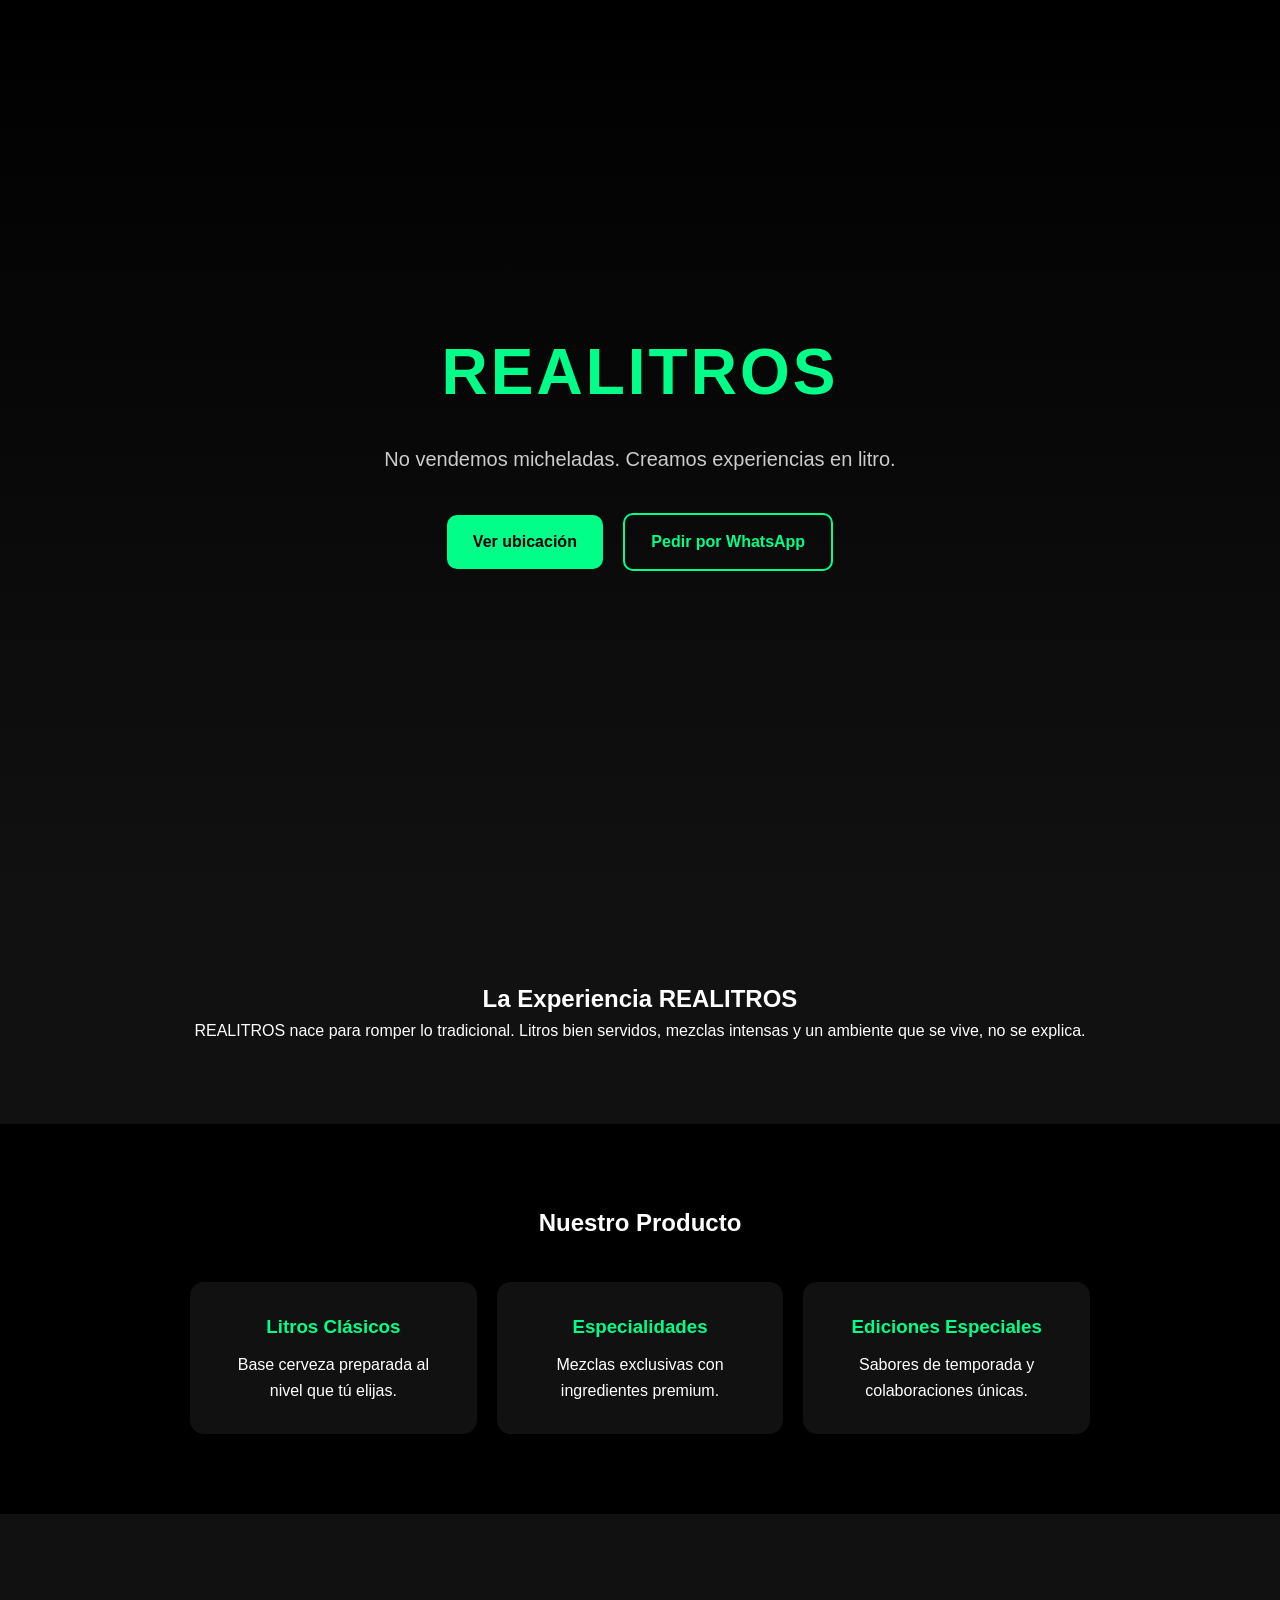
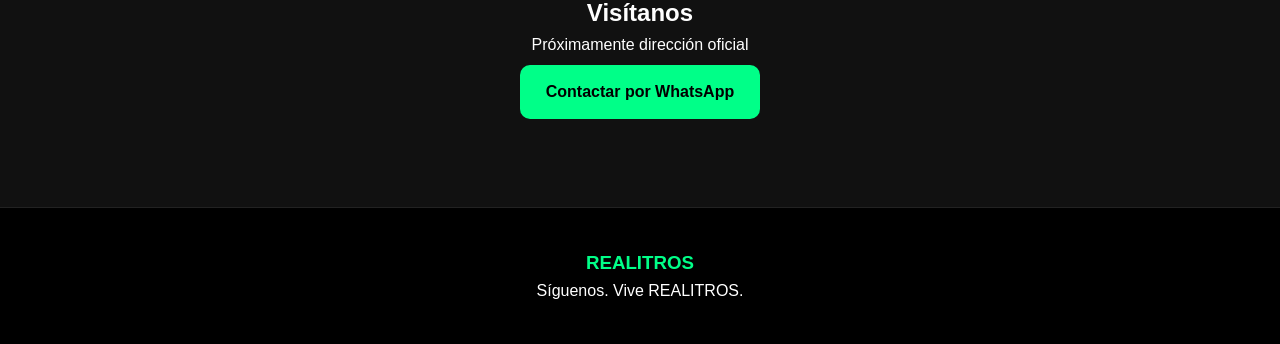
==== index.html @ 7ad51b90 "Add files via upload" ====
<!DOCTYPE html>
<html lang="es">
<head>
<meta charset="UTF-8">
<meta name="viewport" content="width=device-width, initial-scale=1.0">
<title>REALITROS | Experiencias en Litro</title>
<link rel="stylesheet" href="style.css">
</head>

<body>

<header class="hero">
    <h1>REALITROS</h1>
    <p>No vendemos micheladas. Creamos experiencias en litro.</p>
    <div class="buttons">
        <a class="btn primary" href="#ubicacion">Ver ubicación</a>
        <a class="btn outline" href="https://wa.me/5210000000000">Pedir por WhatsApp</a>
    </div>
</header>

<section class="experiencia">
    <h2>La Experiencia REALITROS</h2>
    <p>
        REALITROS nace para romper lo tradicional.
        Litros bien servidos, mezclas intensas y un ambiente que se vive,
        no se explica.
    </p>
</section>

<section class="productos">
    <h2>Nuestro Producto</h2>

    <div class="grid">

        <div class="card">
            <h3>Litros Clásicos</h3>
            <p>Base cerveza preparada al nivel que tú elijas.</p>
        </div>

        <div class="card">
            <h3>Especialidades</h3>
            <p>Mezclas exclusivas con ingredientes premium.</p>
        </div>

        <div class="card">
            <h3>Ediciones Especiales</h3>
            <p>Sabores de temporada y colaboraciones únicas.</p>
        </div>

    </div>
</section>

<section id="ubicacion" class="ubicacion">
    <h2>Visítanos</h2>
    <p>Próximamente dirección oficial</p>
    <a class="btn primary" href="https://wa.me/5210000000000">Contactar por WhatsApp</a>
</section>

<footer>
    <h3>REALITROS</h3>
    <p>Síguenos. Vive REALITROS.</p>
</footer>

</body>
</html>
---- style.css ----
*{
    margin:0;
    padding:0;
    box-sizing:border-box;
    font-family:Arial, Helvetica, sans-serif;
}

body{
    background:#000;
    color:white;
    line-height:1.6;
}

.hero{
    height:100vh;
    display:flex;
    flex-direction:column;
    justify-content:center;
    align-items:center;
    text-align:center;
    background:linear-gradient(#000,#111);
}

.hero h1{
    font-size:64px;
    color:#00ff88;
    letter-spacing:3px;
}

.hero p{
    margin-top:20px;
    font-size:20px;
    color:#ccc;
    max-width:600px;
}

.buttons{
    margin-top:30px;
}

.btn{
    padding:14px 26px;
    text-decoration:none;
    border-radius:10px;
    margin:8px;
    display:inline-block;
    font-weight:bold;
}

.primary{
    background:#00ff88;
    color:black;
}

.outline{
    border:2px solid #00ff88;
    color:#00ff88;
}

section{
    padding:80px 20px;
    text-align:center;
}

.experiencia{
    background:#111;
}

.productos .grid{
    margin-top:40px;
    display:grid;
    grid-template-columns:repeat(auto-fit,minmax(220px,1fr));
    gap:20px;
    max-width:900px;
    margin-left:auto;
    margin-right:auto;
}

.card{
    background:#111;
    padding:30px;
    border-radius:14px;
}

.card h3{
    color:#00ff88;
    margin-bottom:10px;
}

.ubicacion{
    background:#111;
}

footer{
    border-top:1px solid #222;
    padding:40px;
    text-align:center;
}

footer h3{
    color:#00ff88;
}
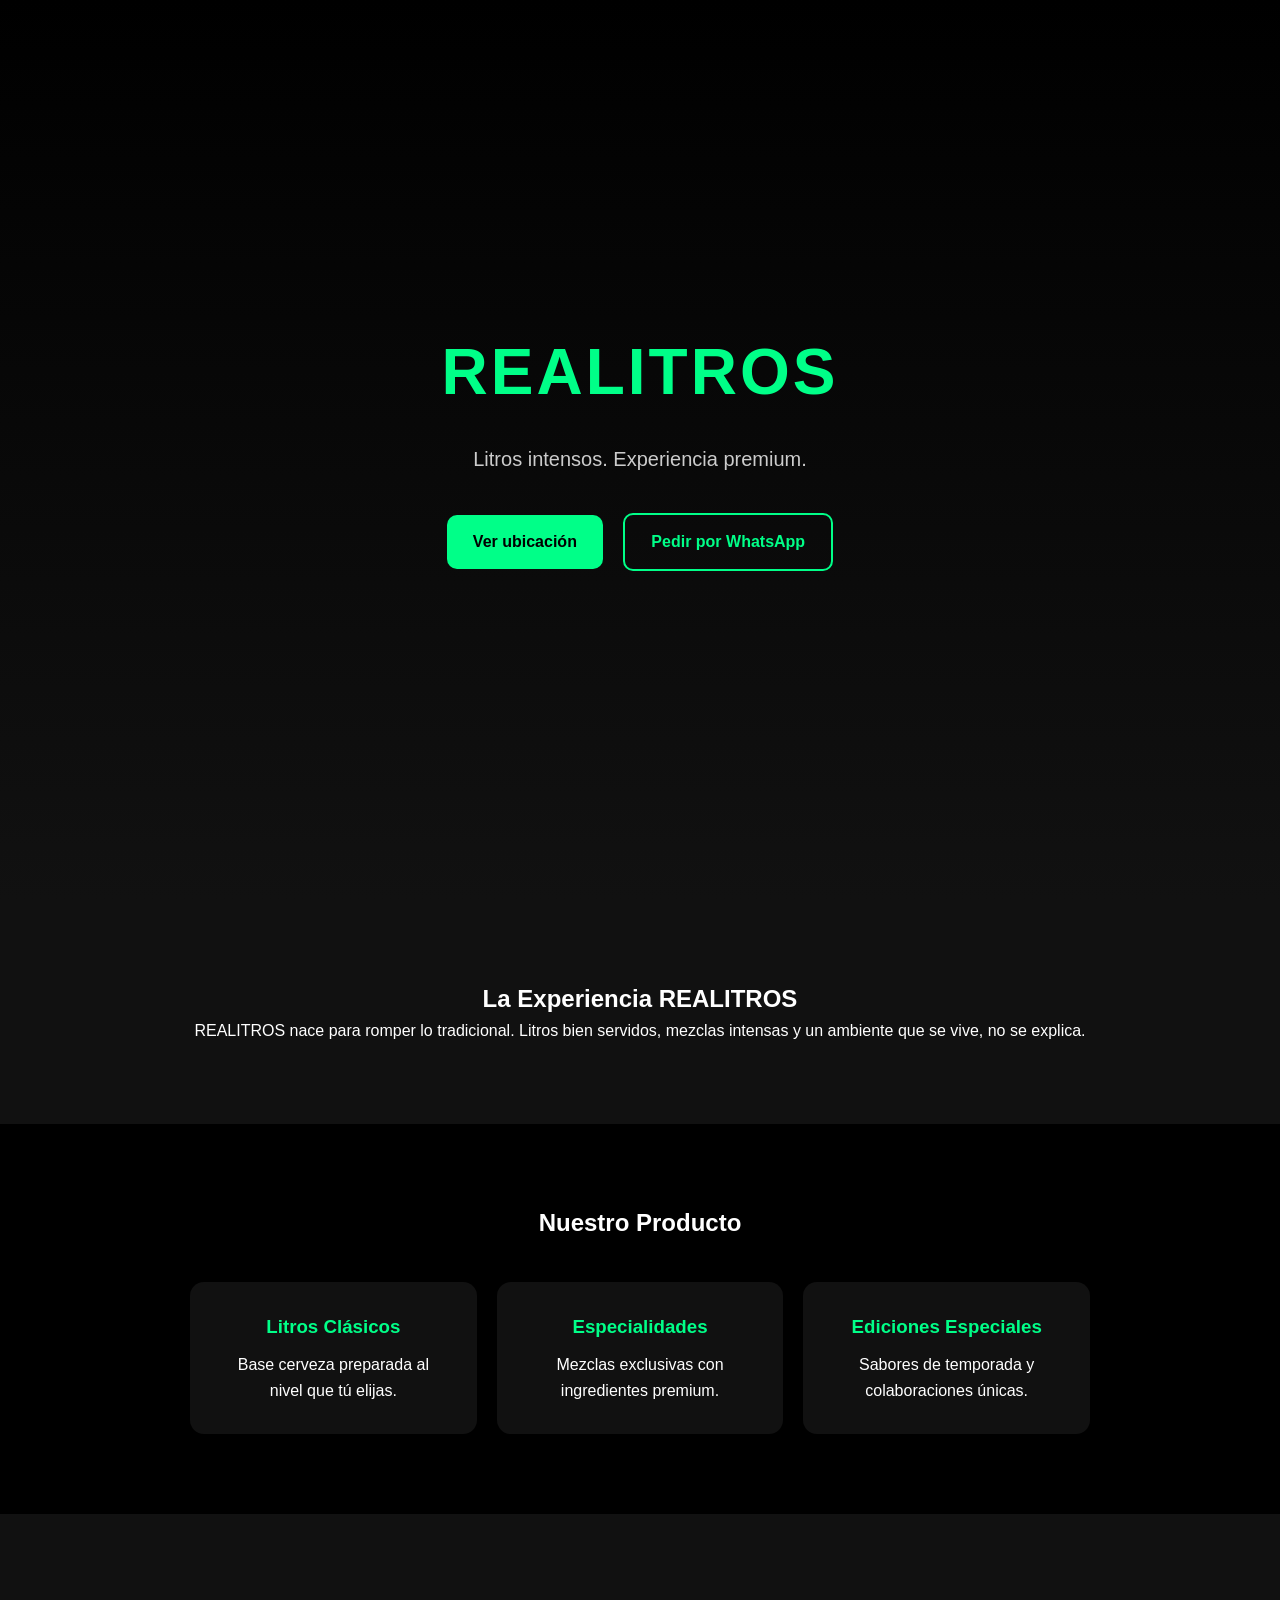
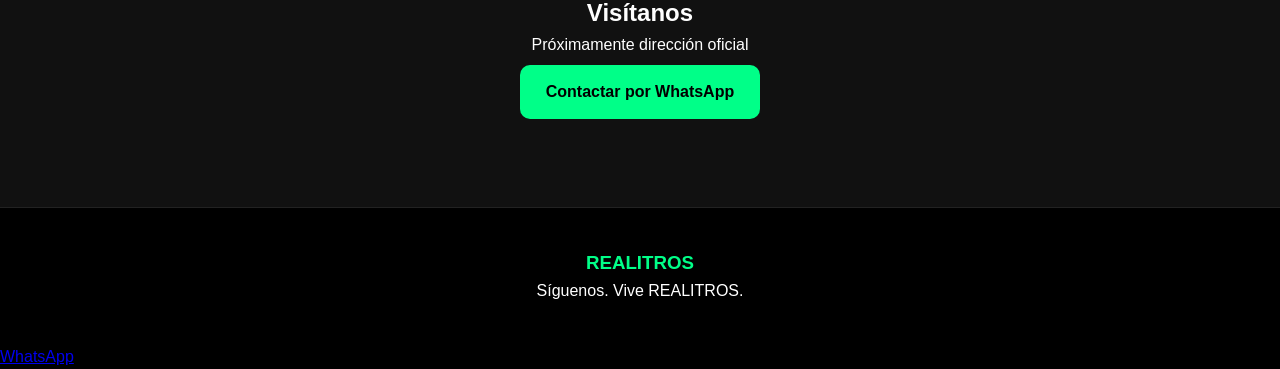
==== commit 06a29553: "Refactor index.html for improved structure and content" ====
--- a/index.html
+++ b/index.html
@@ -1,66 +1,135 @@
-
 <!DOCTYPE html>
 <html lang="es">
+
 <head>
 <meta charset="UTF-8">
 <meta name="viewport" content="width=device-width, initial-scale=1.0">
+
 <title>REALITROS | Experiencias en Litro</title>
+
 <link rel="stylesheet" href="style.css">
+
 </head>
+
 
 <body>
 
 <header class="hero">
-    <h1>REALITROS</h1>
-    <p>No vendemos micheladas. Creamos experiencias en litro.</p>
-    <div class="buttons">
-        <a class="btn primary" href="#ubicacion">Ver ubicación</a>
-        <a class="btn outline" href="https://wa.me/5210000000000">Pedir por WhatsApp</a>
-    </div>
+
+<h1 class="logo">REALITROS</h1>
+
+<p class="tagline">
+Litros intensos. Experiencia premium.
+</p>
+
+<div class="buttons">
+
+<a class="btn primary" href="#ubicacion">
+Ver ubicación
+</a>
+
+<a class="btn outline" href="https://wa.me/5210000000000">
+Pedir por WhatsApp
+</a>
+
+</div>
+
 </header>
 
+
+
 <section class="experiencia">
-    <h2>La Experiencia REALITROS</h2>
-    <p>
-        REALITROS nace para romper lo tradicional.
-        Litros bien servidos, mezclas intensas y un ambiente que se vive,
-        no se explica.
-    </p>
+
+<h2>La Experiencia REALITROS</h2>
+
+<p>
+REALITROS nace para romper lo tradicional.
+Litros bien servidos, mezclas intensas y un ambiente que se vive,
+no se explica.
+</p>
+
 </section>
 
+
+
 <section class="productos">
-    <h2>Nuestro Producto</h2>
 
-    <div class="grid">
+<h2>Nuestro Producto</h2>
 
-        <div class="card">
-            <h3>Litros Clásicos</h3>
-            <p>Base cerveza preparada al nivel que tú elijas.</p>
-        </div>
+<div class="grid">
 
-        <div class="card">
-            <h3>Especialidades</h3>
-            <p>Mezclas exclusivas con ingredientes premium.</p>
-        </div>
+<div class="card">
 
-        <div class="card">
-            <h3>Ediciones Especiales</h3>
-            <p>Sabores de temporada y colaboraciones únicas.</p>
-        </div>
+<h3>Litros Clásicos</h3>
 
-    </div>
+<p>
+Base cerveza preparada al nivel que tú elijas.
+</p>
+
+</div>
+
+
+<div class="card">
+
+<h3>Especialidades</h3>
+
+<p>
+Mezclas exclusivas con ingredientes premium.
+</p>
+
+</div>
+
+
+<div class="card">
+
+<h3>Ediciones Especiales</h3>
+
+<p>
+Sabores de temporada y colaboraciones únicas.
+</p>
+
+</div>
+
+</div>
+
 </section>
 
+
+
 <section id="ubicacion" class="ubicacion">
-    <h2>Visítanos</h2>
-    <p>Próximamente dirección oficial</p>
-    <a class="btn primary" href="https://wa.me/5210000000000">Contactar por WhatsApp</a>
+
+<h2>Visítanos</h2>
+
+<p>
+Próximamente dirección oficial
+</p>
+
+<a class="btn primary" href="https://wa.me/525657038871">
+Contactar por WhatsApp
+</a>
+
 </section>
 
+
+
 <footer>
-    <h3>REALITROS</h3>
-    <p>Síguenos. Vive REALITROS.</p>
+
+<h3>REALITROS</h3>
+
+<p>
+Síguenos. Vive REALITROS.
+</p>
+
 </footer>
 
+
+
+<a href="https://wa.me/525657038871" class="whatsapp">
+WhatsApp
+</a>
+
+
+
 </body>
+
 </html>
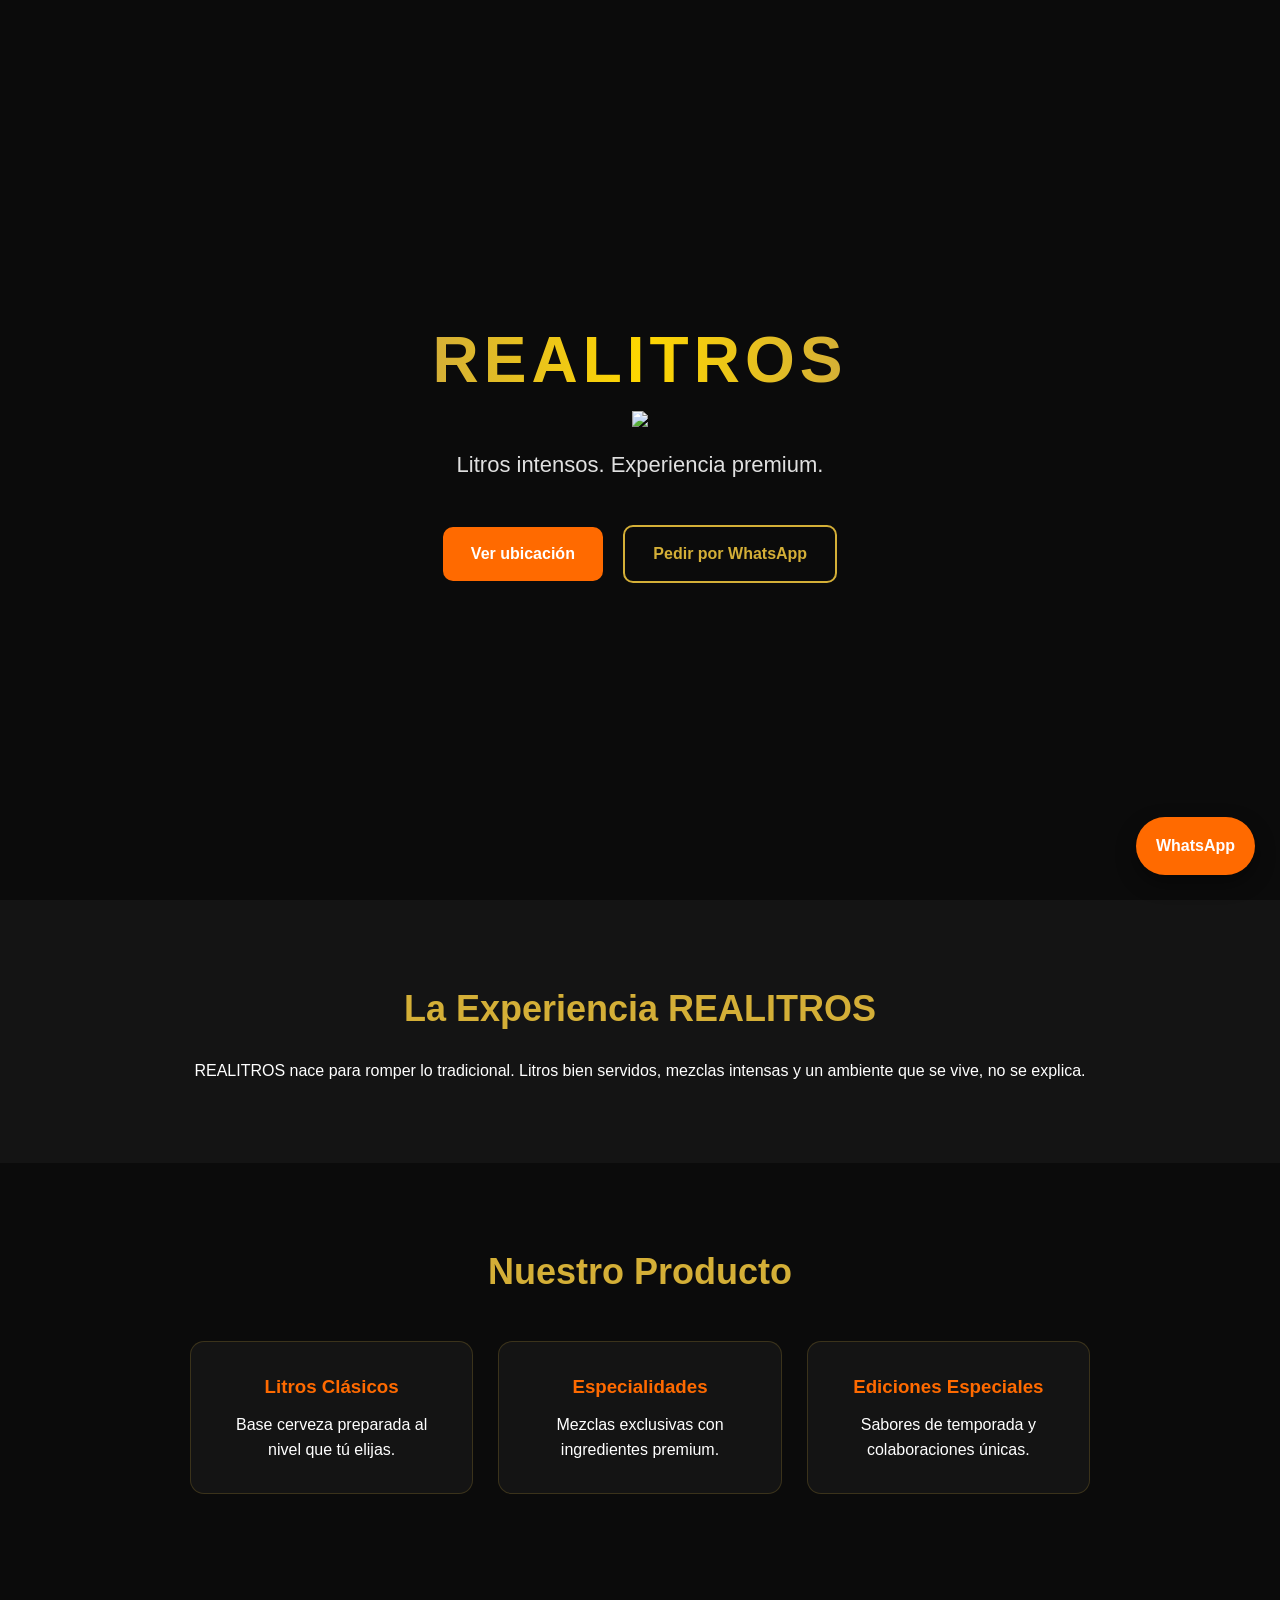
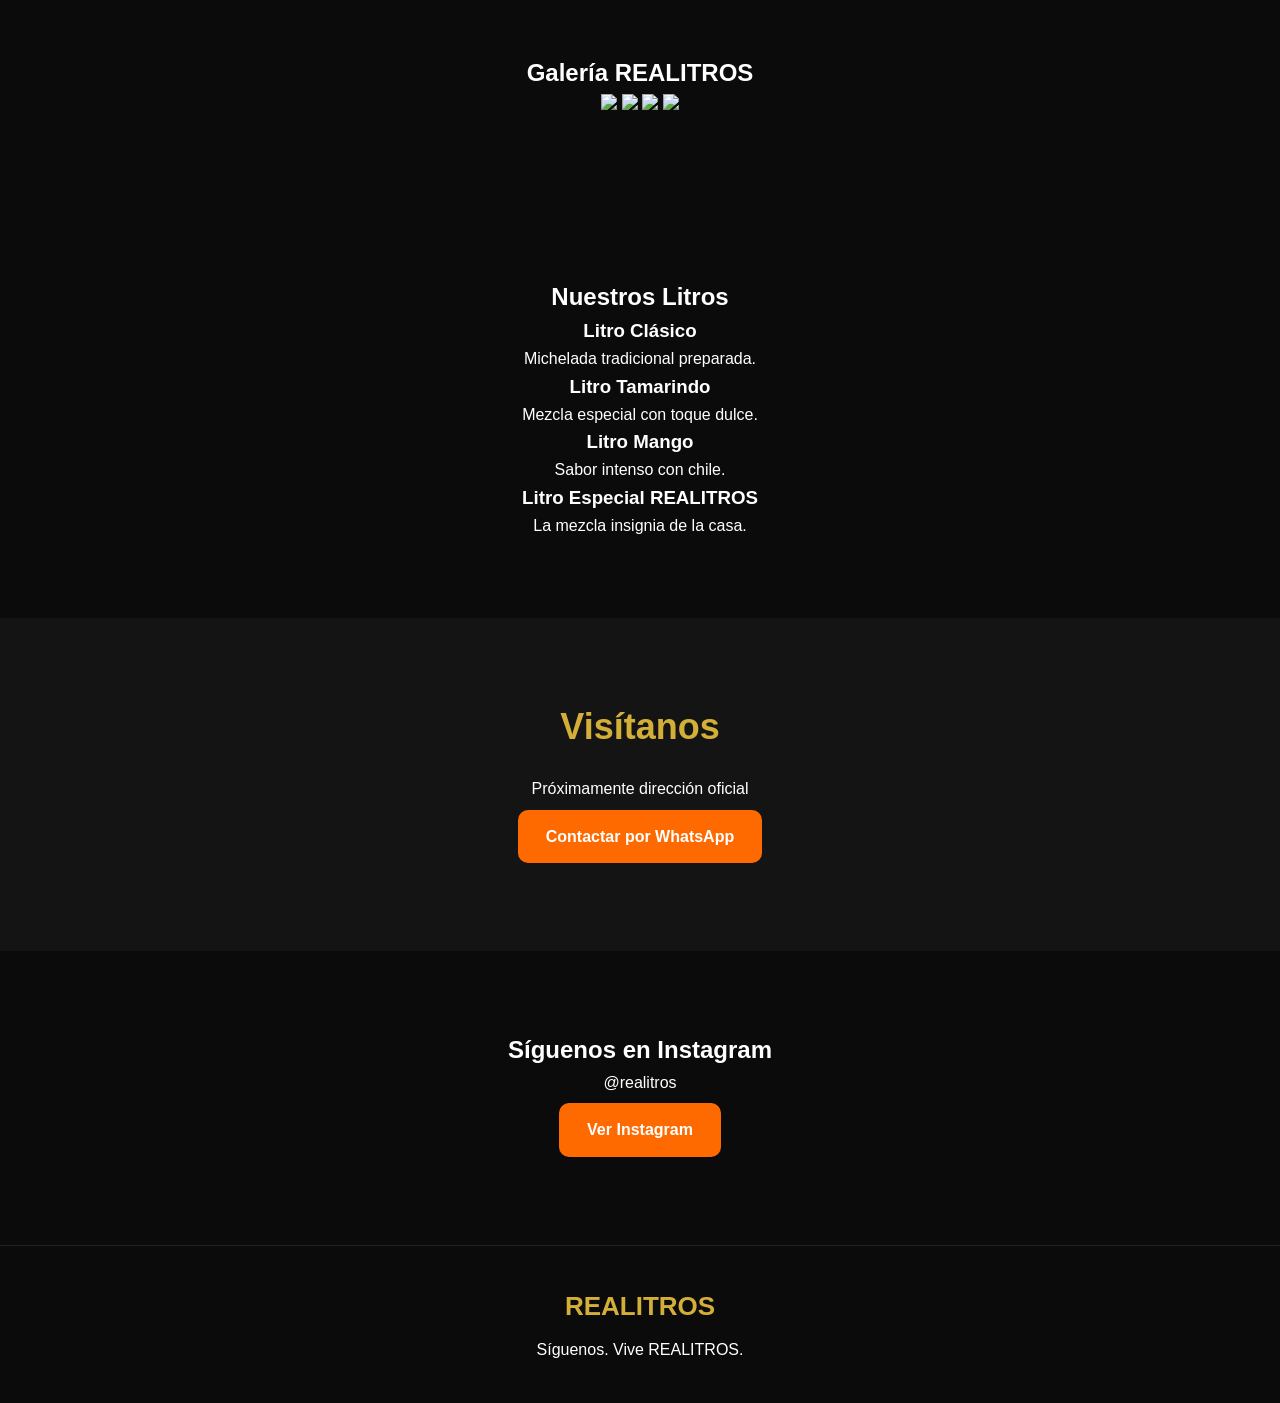
==== commit 6b9ff7a2: "Add gallery and menu sections to index.html Added sections for gallery and menu with items." ====
--- a/index.html
+++ b/index.html
@@ -17,7 +17,7 @@
 <header class="hero">
 
 <h1 class="logo">REALITROS</h1>
-
+<img src="logo.png" class="hero-logo">
 <p class="tagline">
 Litros intensos. Experiencia premium.
 </p>
@@ -28,7 +28,7 @@
 Ver ubicación
 </a>
 
-<a class="btn outline" href="https://wa.me/5210000000000">
+<a class="btn outline" href="https://wa.me/525657038871">
 Pedir por WhatsApp
 </a>
 
@@ -94,8 +94,51 @@
 
 </section>
 
+<section class="galeria">
 
+<h2>Galería REALITROS</h2>
 
+<div class="galeria-grid">
+
+<img src="https://images.unsplash.com/photo-1600891964599-f61ba0e24092">
+<img src="https://images.unsplash.com/photo-1604908554049-1b02b1a0e3c6">
+<img src="https://images.unsplash.com/photo-1626201850125-3b0d2f2a4447">
+<img src="https://images.unsplash.com/photo-1598514982846-7b7b7b7b7b7b">
+
+</div>
+
+</section>
+
+<section class="menu">
+
+<h2>Nuestros Litros</h2>
+
+<div class="menu-grid">
+
+<div class="menu-item">
+<h3>Litro Clásico</h3>
+<p>Michelada tradicional preparada.</p>
+</div>
+
+<div class="menu-item">
+<h3>Litro Tamarindo</h3>
+<p>Mezcla especial con toque dulce.</p>
+</div>
+
+<div class="menu-item">
+<h3>Litro Mango</h3>
+<p>Sabor intenso con chile.</p>
+</div>
+
+<div class="menu-item">
+<h3>Litro Especial REALITROS</h3>
+<p>La mezcla insignia de la casa.</p>
+</div>
+
+</div>
+
+</section>
+  
 <section id="ubicacion" class="ubicacion">
 
 <h2>Visítanos</h2>
@@ -110,7 +153,17 @@
 
 </section>
 
+<section class="instagram">
 
+<h2>Síguenos en Instagram</h2>
+
+<p>@realitros</p>
+
+<a class="btn primary" href="#">
+Ver Instagram
+</a>
+
+</section>
 
 <footer>
 
--- a/style.css
+++ b/style.css
@@ -1,103 +1,334 @@
+/* RESET */
 
 *{
-    margin:0;
-    padding:0;
-    box-sizing:border-box;
-    font-family:Arial, Helvetica, sans-serif;
+margin:0;
+padding:0;
+box-sizing:border-box;
+font-family:Arial, Helvetica, sans-serif;
 }
 
 body{
-    background:#000;
-    color:white;
-    line-height:1.6;
-}
+background:#0B0B0B;
+color:#FFFFFF;
+line-height:1.6;
+}
+
+
+
+/* HERO */
 
 .hero{
-    height:100vh;
-    display:flex;
-    flex-direction:column;
-    justify-content:center;
-    align-items:center;
-    text-align:center;
-    background:linear-gradient(#000,#111);
-}
-
-.hero h1{
-    font-size:64px;
-    color:#00ff88;
-    letter-spacing:3px;
-}
-
-.hero p{
-    margin-top:20px;
-    font-size:20px;
-    color:#ccc;
-    max-width:600px;
-}
+
+height:100vh;
+
+display:flex;
+flex-direction:column;
+justify-content:center;
+align-items:center;
+
+text-align:center;
+
+background:
+linear-gradient(rgba(11,11,11,0.85), rgba(11,11,11,0.95)),
+url("https://images.unsplash.com/photo-1541544181051-e46607fbc1a3?auto=format&fit=crop&w=1600&q=80");
+
+background-size:cover;
+background-position:center;
+
+padding:20px;
+
+}
+
+
+
+/* LOGO */
+
+.logo{
+
+font-size:64px;
+
+letter-spacing:5px;
+
+background:linear-gradient(90deg,#D4AF37,#FFD700,#D4AF37);
+
+-webkit-background-clip:text;
+
+color:transparent;
+
+}
+
+
+
+/* TAGLINE */
+
+.tagline{
+
+margin-top:20px;
+
+font-size:22px;
+
+color:#e0e0e0;
+
+max-width:600px;
+
+}
+
+
+
+/* BOTONES */
 
 .buttons{
-    margin-top:30px;
+
+margin-top:35px;
+
 }
 
 .btn{
-    padding:14px 26px;
-    text-decoration:none;
-    border-radius:10px;
-    margin:8px;
-    display:inline-block;
-    font-weight:bold;
-}
+
+padding:14px 28px;
+
+text-decoration:none;
+
+border-radius:10px;
+
+margin:8px;
+
+display:inline-block;
+
+font-weight:bold;
+
+transition:0.3s;
+
+}
+
+
+
+/* BOTON PRINCIPAL */
 
 .primary{
-    background:#00ff88;
-    color:black;
-}
+
+background:#FF6A00;
+
+color:white;
+
+}
+
+.primary:hover{
+
+background:#ff8126;
+
+transform:translateY(-2px);
+
+}
+
+
+
+/* BOTON SECUNDARIO */
 
 .outline{
-    border:2px solid #00ff88;
-    color:#00ff88;
-}
+
+border:2px solid #D4AF37;
+
+color:#D4AF37;
+
+}
+
+.outline:hover{
+
+background:#D4AF37;
+
+color:black;
+
+}
+
+
+
+/* SECCIONES */
 
 section{
-    padding:80px 20px;
-    text-align:center;
-}
+
+padding:80px 20px;
+
+text-align:center;
+
+}
+
+
+
+/* EXPERIENCIA */
 
 .experiencia{
-    background:#111;
-}
-
-.productos .grid{
-    margin-top:40px;
-    display:grid;
-    grid-template-columns:repeat(auto-fit,minmax(220px,1fr));
-    gap:20px;
-    max-width:900px;
-    margin-left:auto;
-    margin-right:auto;
-}
+
+background:#141414;
+
+}
+
+.experiencia h2{
+
+font-size:36px;
+
+color:#D4AF37;
+
+margin-bottom:20px;
+
+}
+
+
+
+/* PRODUCTOS */
+
+.productos{
+
+background:#0B0B0B;
+
+}
+
+.productos h2{
+
+font-size:36px;
+
+color:#D4AF37;
+
+margin-bottom:40px;
+
+}
+
+
+
+/* GRID */
+
+.grid{
+
+display:grid;
+
+grid-template-columns:repeat(auto-fit,minmax(220px,1fr));
+
+gap:25px;
+
+max-width:900px;
+
+margin:auto;
+
+}
+
+
+
+/* TARJETAS */
 
 .card{
-    background:#111;
-    padding:30px;
-    border-radius:14px;
+
+background:#141414;
+
+padding:30px;
+
+border-radius:14px;
+
+border:1px solid rgba(212,175,55,0.2);
+
+transition:0.25s;
+
+}
+
+.card:hover{
+
+transform:translateY(-6px);
+
+border-color:#D4AF37;
+
+box-shadow:0 8px 20px rgba(0,0,0,0.5);
+
 }
 
 .card h3{
-    color:#00ff88;
-    margin-bottom:10px;
-}
+
+color:#FF6A00;
+
+margin-bottom:10px;
+
+}
+
+
+
+/* UBICACION */
 
 .ubicacion{
-    background:#111;
-}
+
+background:#141414;
+
+}
+
+.ubicacion h2{
+
+font-size:36px;
+
+color:#D4AF37;
+
+margin-bottom:20px;
+
+}
+
+
+
+/* FOOTER */
 
 footer{
-    border-top:1px solid #222;
-    padding:40px;
-    text-align:center;
+
+border-top:1px solid #222;
+
+padding:40px;
+
+text-align:center;
+
+background:#0B0B0B;
+
 }
 
 footer h3{
-    color:#00ff88;
-}
+
+color:#D4AF37;
+
+font-size:26px;
+
+margin-bottom:10px;
+
+}
+
+
+
+/* BOTON WHATSAPP */
+
+.whatsapp{
+
+position:fixed;
+
+bottom:25px;
+
+right:25px;
+
+background:#FF6A00;
+
+color:white;
+
+padding:16px 20px;
+
+border-radius:50px;
+
+font-weight:bold;
+
+text-decoration:none;
+
+box-shadow:0 8px 20px rgba(0,0,0,0.4);
+
+z-index:999;
+
+transition:0.3s;
+
+}
+
+.whatsapp:hover{
+
+transform:scale(1.05);
+
+background:#ff8126;
+
+}
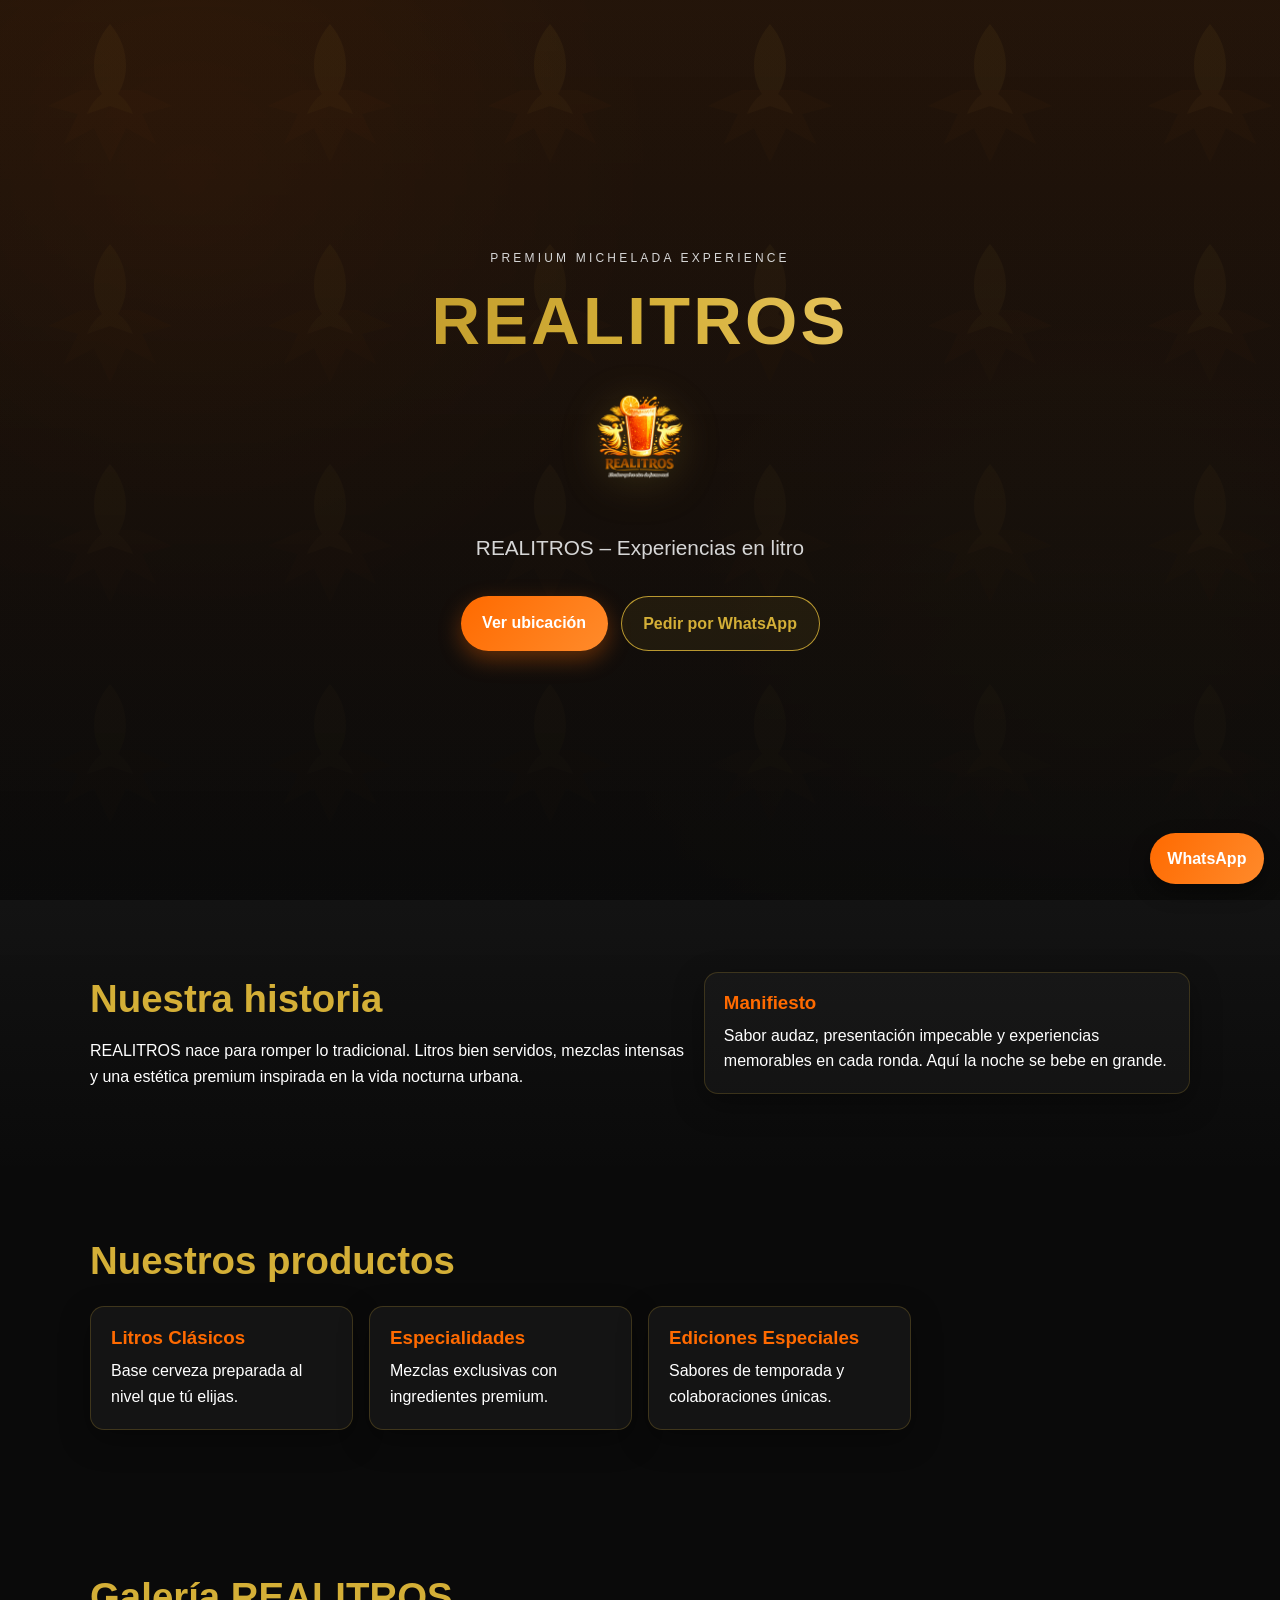
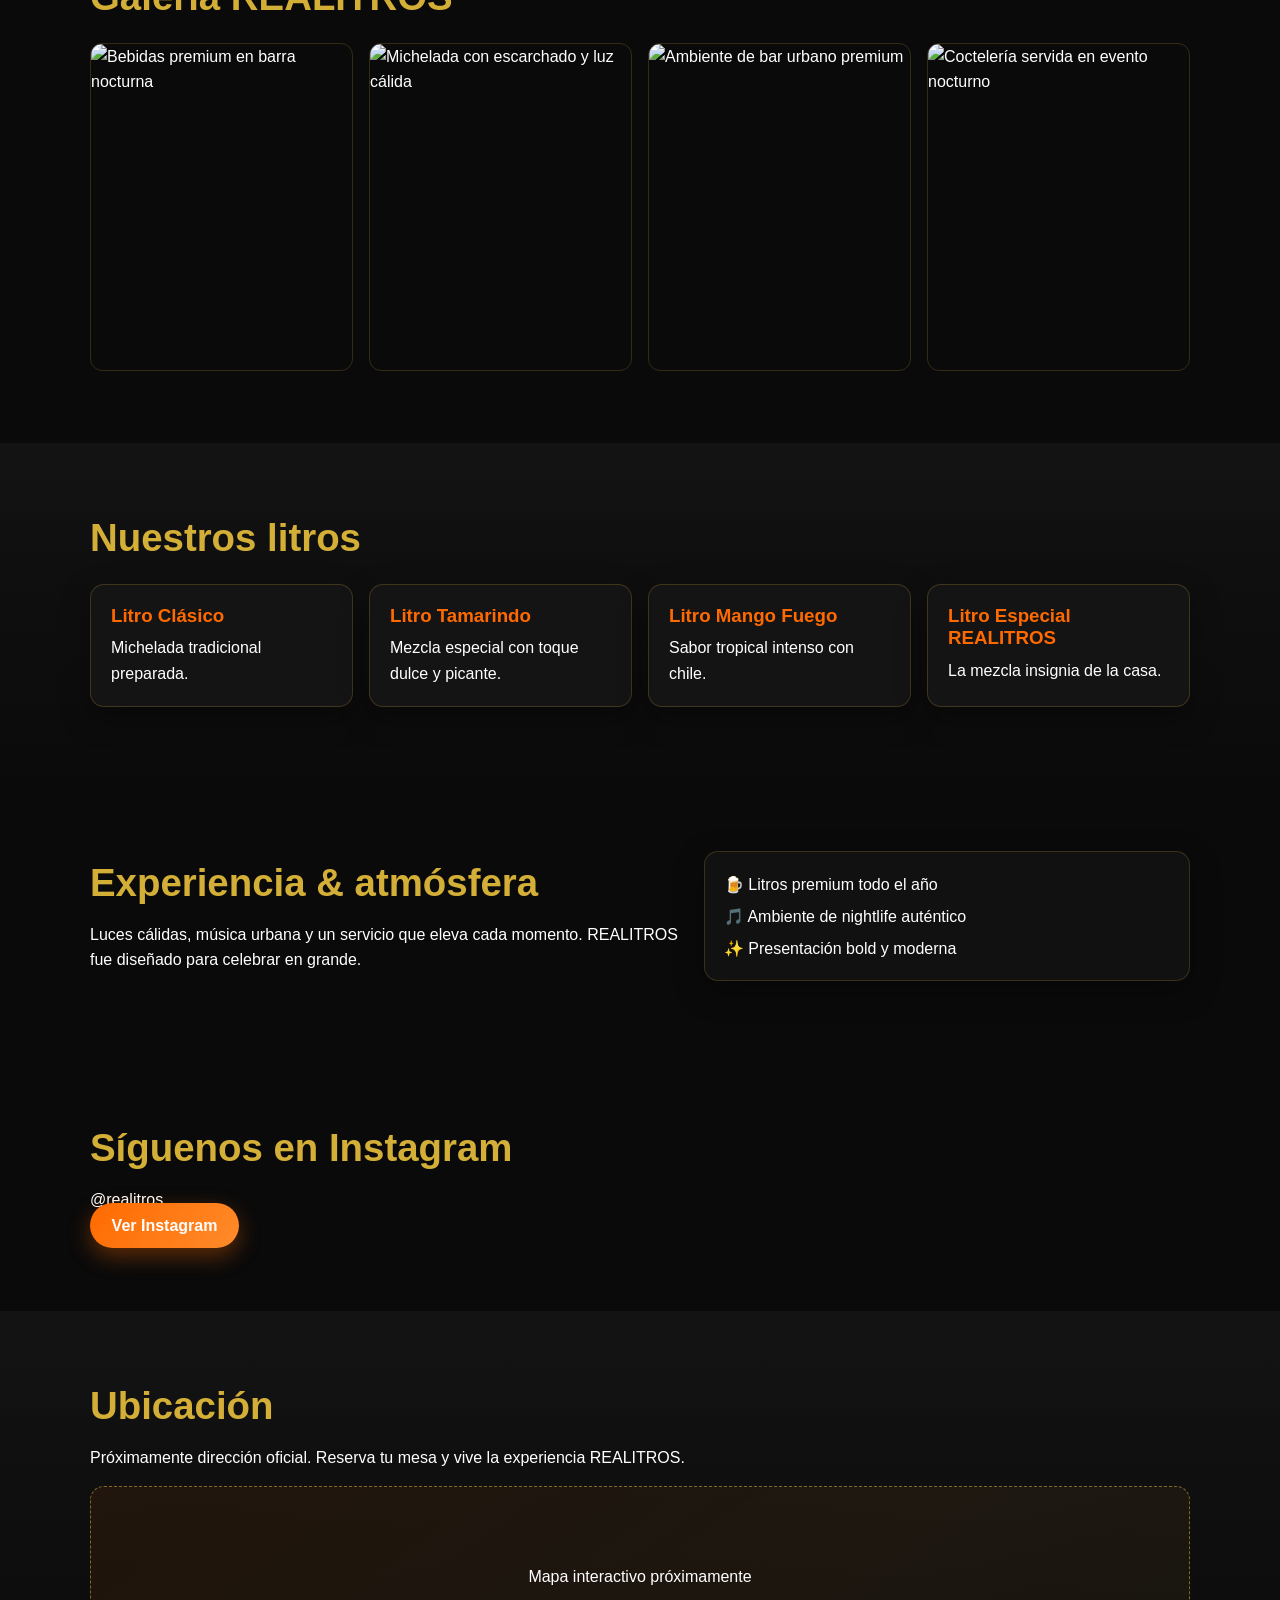
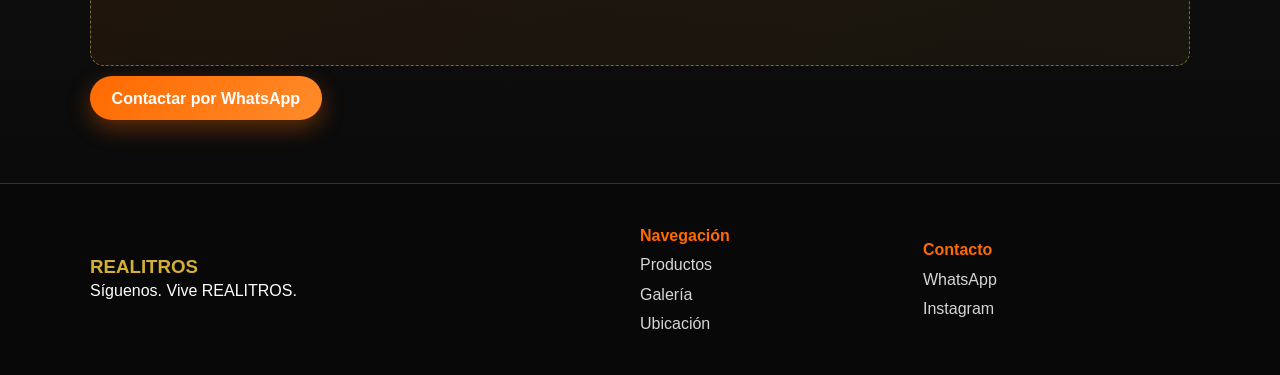
==== commit 361c016a: "Upgrade REALITROS site with premium sections and interactions" ====
--- a/index.html
+++ b/index.html
@@ -1,188 +1,180 @@
 <!DOCTYPE html>
 <html lang="es">
+<head>
+  <meta charset="UTF-8" />
+  <meta name="viewport" content="width=device-width, initial-scale=1.0" />
+  <title>REALITROS | Experiencias en litro</title>
+  <meta
+    name="description"
+    content="REALITROS: premium michelada experience con vibra urbana, litros intensos y noches inolvidables."
+  />
+  <meta name="keywords" content="REALITROS,micheladas,premium,bar,nightlife,litros" />
+  <meta name="theme-color" content="#0B0B0B" />
+  <meta property="og:title" content="REALITROS – Experiencias en litro" />
+  <meta
+    property="og:description"
+    content="Descubre el sabor premium de REALITROS: productos, galería, atmósfera e información de ubicación."
+  />
+  <meta property="og:type" content="website" />
+  <meta property="og:image" content="logo.png" />
+  <meta property="og:locale" content="es_MX" />
+  <link rel="stylesheet" href="style.css" />
+</head>
+<body>
+  <header class="hero" id="inicio">
+    <div class="hero-overlay"></div>
+    <div class="hero-content container">
+      <p class="eyebrow">Premium Michelada Experience</p>
+      <h1 class="logo">REALITROS</h1>
+      <img src="logo.png" class="hero-logo" alt="Logo de REALITROS" />
+      <p class="tagline">REALITROS – Experiencias en litro</p>
+      <div class="buttons">
+        <a class="btn primary" href="#ubicacion">Ver ubicación</a>
+        <a class="btn outline" href="https://wa.me/525657038871" target="_blank" rel="noopener noreferrer">Pedir por WhatsApp</a>
+      </div>
+    </div>
+  </header>
 
-<head>
-<meta charset="UTF-8">
-<meta name="viewport" content="width=device-width, initial-scale=1.0">
+  <main>
+    <section class="experiencia reveal" id="historia">
+      <div class="container split">
+        <div>
+          <h2>Nuestra historia</h2>
+          <p>
+            REALITROS nace para romper lo tradicional. Litros bien servidos,
+            mezclas intensas y una estética premium inspirada en la vida nocturna
+            urbana.
+          </p>
+        </div>
+        <div class="panel">
+          <h3>Manifiesto</h3>
+          <p>
+            Sabor audaz, presentación impecable y experiencias memorables en cada
+            ronda. Aquí la noche se bebe en grande.
+          </p>
+        </div>
+      </div>
+    </section>
 
-<title>REALITROS | Experiencias en Litro</title>
+    <section class="productos reveal" id="productos">
+      <div class="container">
+        <h2>Nuestros productos</h2>
+        <div class="grid">
+          <article class="card">
+            <h3>Litros Clásicos</h3>
+            <p>Base cerveza preparada al nivel que tú elijas.</p>
+          </article>
+          <article class="card">
+            <h3>Especialidades</h3>
+            <p>Mezclas exclusivas con ingredientes premium.</p>
+          </article>
+          <article class="card">
+            <h3>Ediciones Especiales</h3>
+            <p>Sabores de temporada y colaboraciones únicas.</p>
+          </article>
+        </div>
+      </div>
+    </section>
 
-<link rel="stylesheet" href="style.css">
+    <section class="galeria reveal" id="galeria">
+      <div class="container">
+        <h2>Galería REALITROS</h2>
+        <div class="galeria-grid">
+          <img src="https://images.unsplash.com/photo-1514362545857-3bc16c4c7d1b?auto=format&fit=crop&w=900&q=80" alt="Bebidas premium en barra nocturna" loading="lazy" />
+          <img src="https://images.unsplash.com/photo-1544145945-f90425340c7e?auto=format&fit=crop&w=900&q=80" alt="Michelada con escarchado y luz cálida" loading="lazy" />
+          <img src="https://images.unsplash.com/photo-1563227812-0ea4c22e6cc8?auto=format&fit=crop&w=900&q=80" alt="Ambiente de bar urbano premium" loading="lazy" />
+          <img src="https://images.unsplash.com/photo-1525268323446-0505b6fe7778?auto=format&fit=crop&w=900&q=80" alt="Coctelería servida en evento nocturno" loading="lazy" />
+        </div>
+      </div>
+    </section>
 
-</head>
+    <section class="menu reveal" id="menu">
+      <div class="container">
+        <h2>Nuestros litros</h2>
+        <div class="menu-grid">
+          <article class="menu-item">
+            <h3>Litro Clásico</h3>
+            <p>Michelada tradicional preparada.</p>
+          </article>
+          <article class="menu-item">
+            <h3>Litro Tamarindo</h3>
+            <p>Mezcla especial con toque dulce y picante.</p>
+          </article>
+          <article class="menu-item">
+            <h3>Litro Mango Fuego</h3>
+            <p>Sabor tropical intenso con chile.</p>
+          </article>
+          <article class="menu-item">
+            <h3>Litro Especial REALITROS</h3>
+            <p>La mezcla insignia de la casa.</p>
+          </article>
+        </div>
+      </div>
+    </section>
 
+    <section class="atmosfera reveal" id="atmosfera">
+      <div class="container split">
+        <div>
+          <h2>Experiencia &amp; atmósfera</h2>
+          <p>
+            Luces cálidas, música urbana y un servicio que eleva cada momento.
+            REALITROS fue diseñado para celebrar en grande.
+          </p>
+        </div>
+        <div class="panel">
+          <ul>
+            <li>🍺 Litros premium todo el año</li>
+            <li>🎵 Ambiente de nightlife auténtico</li>
+            <li>✨ Presentación bold y moderna</li>
+          </ul>
+        </div>
+      </div>
+    </section>
 
-<body>
+    <section class="instagram reveal" id="instagram">
+      <div class="container">
+        <h2>Síguenos en Instagram</h2>
+        <p>@realitros</p>
+        <a class="btn primary" href="https://instagram.com" target="_blank" rel="noopener noreferrer">Ver Instagram</a>
+      </div>
+    </section>
 
-<header class="hero">
+    <section id="ubicacion" class="ubicacion reveal">
+      <div class="container">
+        <h2>Ubicación</h2>
+        <p>Próximamente dirección oficial. Reserva tu mesa y vive la experiencia REALITROS.</p>
+        <div class="map-placeholder" role="img" aria-label="Mapa de ubicación próximamente disponible">
+          <span>Mapa interactivo próximamente</span>
+        </div>
+        <a class="btn primary" href="https://wa.me/525657038871" target="_blank" rel="noopener noreferrer">Contactar por WhatsApp</a>
+      </div>
+    </section>
+  </main>
 
-<h1 class="logo">REALITROS</h1>
-<img src="logo.png" class="hero-logo">
-<p class="tagline">
-Litros intensos. Experiencia premium.
-</p>
+  <footer class="premium-footer">
+    <div class="container footer-grid">
+      <div>
+        <h3>REALITROS</h3>
+        <p>Síguenos. Vive REALITROS.</p>
+      </div>
+      <div>
+        <p class="footer-title">Navegación</p>
+        <a href="#productos">Productos</a>
+        <a href="#galeria">Galería</a>
+        <a href="#ubicacion">Ubicación</a>
+      </div>
+      <div>
+        <p class="footer-title">Contacto</p>
+        <a href="https://wa.me/525657038871" target="_blank" rel="noopener noreferrer">WhatsApp</a>
+        <a href="#instagram">Instagram</a>
+      </div>
+    </div>
+  </footer>
 
-<div class="buttons">
+  <a href="https://wa.me/525657038871" class="whatsapp" target="_blank" rel="noopener noreferrer" aria-label="Abrir WhatsApp de REALITROS">
+    WhatsApp
+  </a>
 
-<a class="btn primary" href="#ubicacion">
-Ver ubicación
-</a>
-
-<a class="btn outline" href="https://wa.me/525657038871">
-Pedir por WhatsApp
-</a>
-
-</div>
-
-</header>
-
-
-
-<section class="experiencia">
-
-<h2>La Experiencia REALITROS</h2>
-
-<p>
-REALITROS nace para romper lo tradicional.
-Litros bien servidos, mezclas intensas y un ambiente que se vive,
-no se explica.
-</p>
-
-</section>
-
-
-
-<section class="productos">
-
-<h2>Nuestro Producto</h2>
-
-<div class="grid">
-
-<div class="card">
-
-<h3>Litros Clásicos</h3>
-
-<p>
-Base cerveza preparada al nivel que tú elijas.
-</p>
-
-</div>
-
-
-<div class="card">
-
-<h3>Especialidades</h3>
-
-<p>
-Mezclas exclusivas con ingredientes premium.
-</p>
-
-</div>
-
-
-<div class="card">
-
-<h3>Ediciones Especiales</h3>
-
-<p>
-Sabores de temporada y colaboraciones únicas.
-</p>
-
-</div>
-
-</div>
-
-</section>
-
-<section class="galeria">
-
-<h2>Galería REALITROS</h2>
-
-<div class="galeria-grid">
-
-<img src="https://images.unsplash.com/photo-1600891964599-f61ba0e24092">
-<img src="https://images.unsplash.com/photo-1604908554049-1b02b1a0e3c6">
-<img src="https://images.unsplash.com/photo-1626201850125-3b0d2f2a4447">
-<img src="https://images.unsplash.com/photo-1598514982846-7b7b7b7b7b7b">
-
-</div>
-
-</section>
-
-<section class="menu">
-
-<h2>Nuestros Litros</h2>
-
-<div class="menu-grid">
-
-<div class="menu-item">
-<h3>Litro Clásico</h3>
-<p>Michelada tradicional preparada.</p>
-</div>
-
-<div class="menu-item">
-<h3>Litro Tamarindo</h3>
-<p>Mezcla especial con toque dulce.</p>
-</div>
-
-<div class="menu-item">
-<h3>Litro Mango</h3>
-<p>Sabor intenso con chile.</p>
-</div>
-
-<div class="menu-item">
-<h3>Litro Especial REALITROS</h3>
-<p>La mezcla insignia de la casa.</p>
-</div>
-
-</div>
-
-</section>
-  
-<section id="ubicacion" class="ubicacion">
-
-<h2>Visítanos</h2>
-
-<p>
-Próximamente dirección oficial
-</p>
-
-<a class="btn primary" href="https://wa.me/525657038871">
-Contactar por WhatsApp
-</a>
-
-</section>
-
-<section class="instagram">
-
-<h2>Síguenos en Instagram</h2>
-
-<p>@realitros</p>
-
-<a class="btn primary" href="#">
-Ver Instagram
-</a>
-
-</section>
-
-<footer>
-
-<h3>REALITROS</h3>
-
-<p>
-Síguenos. Vive REALITROS.
-</p>
-
-</footer>
-
-
-
-<a href="https://wa.me/525657038871" class="whatsapp">
-WhatsApp
-</a>
-
-
-
+  <script src="script.js" defer></script>
 </body>
-
 </html>
--- a/style.css
+++ b/style.css
@@ -1,334 +1,349 @@
-/* RESET */
-
-*{
-margin:0;
-padding:0;
-box-sizing:border-box;
-font-family:Arial, Helvetica, sans-serif;
-}
-
-body{
-background:#0B0B0B;
-color:#FFFFFF;
-line-height:1.6;
-}
-
-
-
-/* HERO */
-
-.hero{
-
-height:100vh;
-
-display:flex;
-flex-direction:column;
-justify-content:center;
-align-items:center;
-
-text-align:center;
-
-background:
-linear-gradient(rgba(11,11,11,0.85), rgba(11,11,11,0.95)),
-url("https://images.unsplash.com/photo-1541544181051-e46607fbc1a3?auto=format&fit=crop&w=1600&q=80");
-
-background-size:cover;
-background-position:center;
-
-padding:20px;
-
-}
-
-
-
-/* LOGO */
-
-.logo{
-
-font-size:64px;
-
-letter-spacing:5px;
-
-background:linear-gradient(90deg,#D4AF37,#FFD700,#D4AF37);
-
--webkit-background-clip:text;
-
-color:transparent;
-
-}
-
-
-
-/* TAGLINE */
-
-.tagline{
-
-margin-top:20px;
-
-font-size:22px;
-
-color:#e0e0e0;
-
-max-width:600px;
-
-}
-
-
-
-/* BOTONES */
-
-.buttons{
-
-margin-top:35px;
-
-}
-
-.btn{
-
-padding:14px 28px;
-
-text-decoration:none;
-
-border-radius:10px;
-
-margin:8px;
-
-display:inline-block;
-
-font-weight:bold;
-
-transition:0.3s;
-
-}
-
-
-
-/* BOTON PRINCIPAL */
-
-.primary{
-
-background:#FF6A00;
-
-color:white;
-
-}
-
-.primary:hover{
-
-background:#ff8126;
-
-transform:translateY(-2px);
-
-}
-
-
-
-/* BOTON SECUNDARIO */
-
-.outline{
-
-border:2px solid #D4AF37;
-
-color:#D4AF37;
-
-}
-
-.outline:hover{
-
-background:#D4AF37;
-
-color:black;
-
-}
-
-
-
-/* SECCIONES */
-
-section{
-
-padding:80px 20px;
-
-text-align:center;
-
-}
-
-
-
-/* EXPERIENCIA */
-
-.experiencia{
-
-background:#141414;
-
-}
-
-.experiencia h2{
-
-font-size:36px;
-
-color:#D4AF37;
-
-margin-bottom:20px;
-
-}
-
-
-
-/* PRODUCTOS */
-
-.productos{
-
-background:#0B0B0B;
-
-}
-
-.productos h2{
-
-font-size:36px;
-
-color:#D4AF37;
-
-margin-bottom:40px;
-
-}
-
-
-
-/* GRID */
-
-.grid{
-
-display:grid;
-
-grid-template-columns:repeat(auto-fit,minmax(220px,1fr));
-
-gap:25px;
-
-max-width:900px;
-
-margin:auto;
-
-}
-
-
-
-/* TARJETAS */
-
-.card{
-
-background:#141414;
-
-padding:30px;
-
-border-radius:14px;
-
-border:1px solid rgba(212,175,55,0.2);
-
-transition:0.25s;
-
-}
-
-.card:hover{
-
-transform:translateY(-6px);
-
-border-color:#D4AF37;
-
-box-shadow:0 8px 20px rgba(0,0,0,0.5);
-
-}
-
-.card h3{
-
-color:#FF6A00;
-
-margin-bottom:10px;
-
-}
-
-
-
-/* UBICACION */
-
-.ubicacion{
-
-background:#141414;
-
-}
-
-.ubicacion h2{
-
-font-size:36px;
-
-color:#D4AF37;
-
-margin-bottom:20px;
-
-}
-
-
-
-/* FOOTER */
-
-footer{
-
-border-top:1px solid #222;
-
-padding:40px;
-
-text-align:center;
-
-background:#0B0B0B;
-
-}
-
-footer h3{
-
-color:#D4AF37;
-
-font-size:26px;
-
-margin-bottom:10px;
-
-}
-
-
-
-/* BOTON WHATSAPP */
-
-.whatsapp{
-
-position:fixed;
-
-bottom:25px;
-
-right:25px;
-
-background:#FF6A00;
-
-color:white;
-
-padding:16px 20px;
-
-border-radius:50px;
-
-font-weight:bold;
-
-text-decoration:none;
-
-box-shadow:0 8px 20px rgba(0,0,0,0.4);
-
-z-index:999;
-
-transition:0.3s;
-
-}
-
-.whatsapp:hover{
-
-transform:scale(1.05);
-
-background:#ff8126;
-
-}
+:root {
+  --gold: #d4af37;
+  --orange: #ff6a00;
+  --white: #ffffff;
+  --black: #0b0b0b;
+  --panel: #141414;
+  --text-muted: #d6d6d6;
+  --shadow: 0 10px 30px rgba(0, 0, 0, 0.35);
+}
+
+* {
+  margin: 0;
+  padding: 0;
+  box-sizing: border-box;
+}
+
+html {
+  scroll-behavior: smooth;
+}
+
+body {
+  font-family: "Inter", "Segoe UI", Arial, sans-serif;
+  background-color: var(--black);
+  color: var(--white);
+  line-height: 1.6;
+  background-image:
+    radial-gradient(circle at 15% 20%, rgba(255, 106, 0, 0.18), transparent 35%),
+    radial-gradient(circle at 85% 80%, rgba(212, 175, 55, 0.12), transparent 35%),
+    url("angel-pattern.svg");
+  background-size: auto, auto, 220px;
+  background-attachment: fixed;
+}
+
+body::before {
+  content: "";
+  position: fixed;
+  inset: 0;
+  pointer-events: none;
+  z-index: 0;
+  background: url("https://grainy-gradients.vercel.app/noise.svg");
+  opacity: 0.08;
+}
+
+main,
+header,
+footer,
+.whatsapp {
+  position: relative;
+  z-index: 1;
+}
+
+.container {
+  width: min(1100px, 92%);
+  margin: 0 auto;
+}
+
+h1,
+h2,
+h3 {
+  line-height: 1.2;
+}
+
+h2 {
+  color: var(--gold);
+  font-size: clamp(1.8rem, 4vw, 2.4rem);
+  margin-bottom: 1rem;
+}
+
+section {
+  padding: 4.5rem 0;
+}
+
+.hero {
+  min-height: 100vh;
+  display: grid;
+  place-items: center;
+  text-align: center;
+  position: relative;
+  overflow: hidden;
+  background:
+    linear-gradient(rgba(11, 11, 11, 0.68), rgba(11, 11, 11, 0.92)),
+    url("https://images.unsplash.com/photo-1514933651103-005eec06c04b?auto=format&fit=crop&w=1800&q=80") center/cover no-repeat;
+}
+
+.hero-overlay {
+  position: absolute;
+  inset: 0;
+  background: linear-gradient(180deg, rgba(255, 106, 0, 0.1), rgba(11, 11, 11, 0.2));
+}
+
+.hero-content {
+  position: relative;
+}
+
+.eyebrow {
+  color: var(--text-muted);
+  text-transform: uppercase;
+  letter-spacing: 0.2rem;
+  font-size: 0.75rem;
+}
+
+.logo {
+  font-size: clamp(2.2rem, 8vw, 4.2rem);
+  letter-spacing: 0.2rem;
+  margin-top: 0.8rem;
+  background: linear-gradient(90deg, #ab8420, var(--gold), #ffe091);
+  -webkit-background-clip: text;
+  color: transparent;
+}
+
+.hero-logo {
+  width: clamp(120px, 20vw, 190px);
+  margin-top: 1rem;
+  filter: drop-shadow(0 8px 20px rgba(212, 175, 55, 0.25));
+}
+
+.tagline {
+  margin: 1.2rem auto 0;
+  max-width: 550px;
+  color: var(--text-muted);
+  font-size: clamp(1rem, 3vw, 1.3rem);
+}
+
+.buttons {
+  margin-top: 2rem;
+  display: flex;
+  justify-content: center;
+  flex-wrap: wrap;
+  gap: 0.8rem;
+}
+
+.btn {
+  padding: 0.85rem 1.35rem;
+  text-decoration: none;
+  border-radius: 999px;
+  font-weight: 700;
+  transition: transform 0.25s ease, box-shadow 0.25s ease, background-color 0.25s ease, color 0.25s ease;
+}
+
+.btn:hover {
+  transform: translateY(-3px);
+}
+
+.primary {
+  background: linear-gradient(130deg, #ff6a00, #ff8b2b);
+  color: var(--white);
+  box-shadow: 0 8px 22px rgba(255, 106, 0, 0.35);
+}
+
+.primary:hover {
+  box-shadow: 0 12px 25px rgba(255, 106, 0, 0.5);
+}
+
+.outline {
+  border: 1px solid rgba(212, 175, 55, 0.85);
+  color: var(--gold);
+  background: rgba(212, 175, 55, 0.08);
+}
+
+.outline:hover {
+  background: var(--gold);
+  color: var(--black);
+}
+
+.experiencia,
+.menu,
+.ubicacion {
+  background: linear-gradient(180deg, rgba(20, 20, 20, 0.9), rgba(11, 11, 11, 0.95));
+}
+
+.productos,
+.galeria,
+.instagram,
+.atmosfera {
+  background: rgba(11, 11, 11, 0.88);
+}
+
+.split {
+  display: grid;
+  gap: 1.2rem;
+}
+
+.panel {
+  background: rgba(255, 255, 255, 0.03);
+  border: 1px solid rgba(212, 175, 55, 0.2);
+  border-radius: 14px;
+  padding: 1.2rem;
+  box-shadow: var(--shadow);
+}
+
+.panel h3 {
+  color: var(--orange);
+  margin-bottom: 0.5rem;
+}
+
+.panel ul {
+  list-style: none;
+  display: grid;
+  gap: 0.4rem;
+}
+
+.grid,
+.menu-grid,
+.galeria-grid {
+  display: grid;
+  gap: 1rem;
+  margin-top: 1.4rem;
+}
+
+.card,
+.menu-item {
+  background: var(--panel);
+  border-radius: 14px;
+  padding: 1.25rem;
+  border: 1px solid rgba(212, 175, 55, 0.22);
+  transition: transform 0.3s ease, box-shadow 0.3s ease, border-color 0.3s ease;
+  box-shadow: var(--shadow);
+}
+
+.card:hover,
+.menu-item:hover {
+  transform: translateY(-6px);
+  border-color: var(--gold);
+  box-shadow: 0 12px 30px rgba(212, 175, 55, 0.1);
+}
+
+.card h3,
+.menu-item h3 {
+  color: var(--orange);
+  margin-bottom: 0.5rem;
+}
+
+.galeria-grid img {
+  width: 100%;
+  aspect-ratio: 4 / 5;
+  object-fit: cover;
+  border-radius: 12px;
+  border: 1px solid rgba(212, 175, 55, 0.2);
+  transition: transform 0.35s ease, filter 0.35s ease;
+}
+
+.galeria-grid img:hover {
+  transform: scale(1.04);
+  filter: saturate(1.12);
+}
+
+.map-placeholder {
+  min-height: 180px;
+  margin: 1rem 0 1.2rem;
+  border-radius: 14px;
+  display: grid;
+  place-items: center;
+  text-align: center;
+  border: 1px dashed rgba(212, 175, 55, 0.55);
+  background: linear-gradient(145deg, rgba(255, 106, 0, 0.08), rgba(212, 175, 55, 0.06));
+}
+
+.premium-footer {
+  border-top: 1px solid rgba(212, 175, 55, 0.25);
+  padding: 2.4rem 0;
+  background: #080808;
+}
+
+.footer-grid {
+  display: grid;
+  gap: 1rem;
+}
+
+.footer-grid h3 {
+  color: var(--gold);
+}
+
+.footer-title {
+  color: var(--orange);
+  font-weight: 700;
+}
+
+.footer-grid a {
+  display: block;
+  margin-top: 0.25rem;
+  color: var(--text-muted);
+  text-decoration: none;
+}
+
+.footer-grid a:hover {
+  color: var(--gold);
+}
+
+.whatsapp {
+  position: fixed;
+  right: 1rem;
+  bottom: 1rem;
+  background: linear-gradient(120deg, #ff6a00, #ff8a2b);
+  color: var(--white);
+  padding: 0.8rem 1.1rem;
+  border-radius: 999px;
+  font-weight: 700;
+  text-decoration: none;
+  box-shadow: 0 8px 20px rgba(0, 0, 0, 0.42);
+  transition: transform 0.25s ease;
+}
+
+.whatsapp:hover {
+  transform: scale(1.06);
+}
+
+.reveal {
+  opacity: 0;
+  transform: translateY(24px);
+  transition: opacity 0.6s ease, transform 0.6s ease;
+}
+
+.reveal.visible {
+  opacity: 1;
+  transform: translateY(0);
+}
+
+@media (min-width: 700px) {
+  .grid,
+  .menu-grid,
+  .galeria-grid {
+    grid-template-columns: repeat(2, minmax(0, 1fr));
+  }
+
+  .split,
+  .footer-grid {
+    grid-template-columns: repeat(2, minmax(0, 1fr));
+    align-items: center;
+  }
+}
+
+@media (min-width: 1024px) {
+  .grid,
+  .menu-grid {
+    grid-template-columns: repeat(4, minmax(0, 1fr));
+  }
+
+  .galeria-grid {
+    grid-template-columns: repeat(4, minmax(0, 1fr));
+  }
+
+  .split {
+    grid-template-columns: 1.1fr 0.9fr;
+  }
+
+  .footer-grid {
+    grid-template-columns: 2fr 1fr 1fr;
+  }
+}
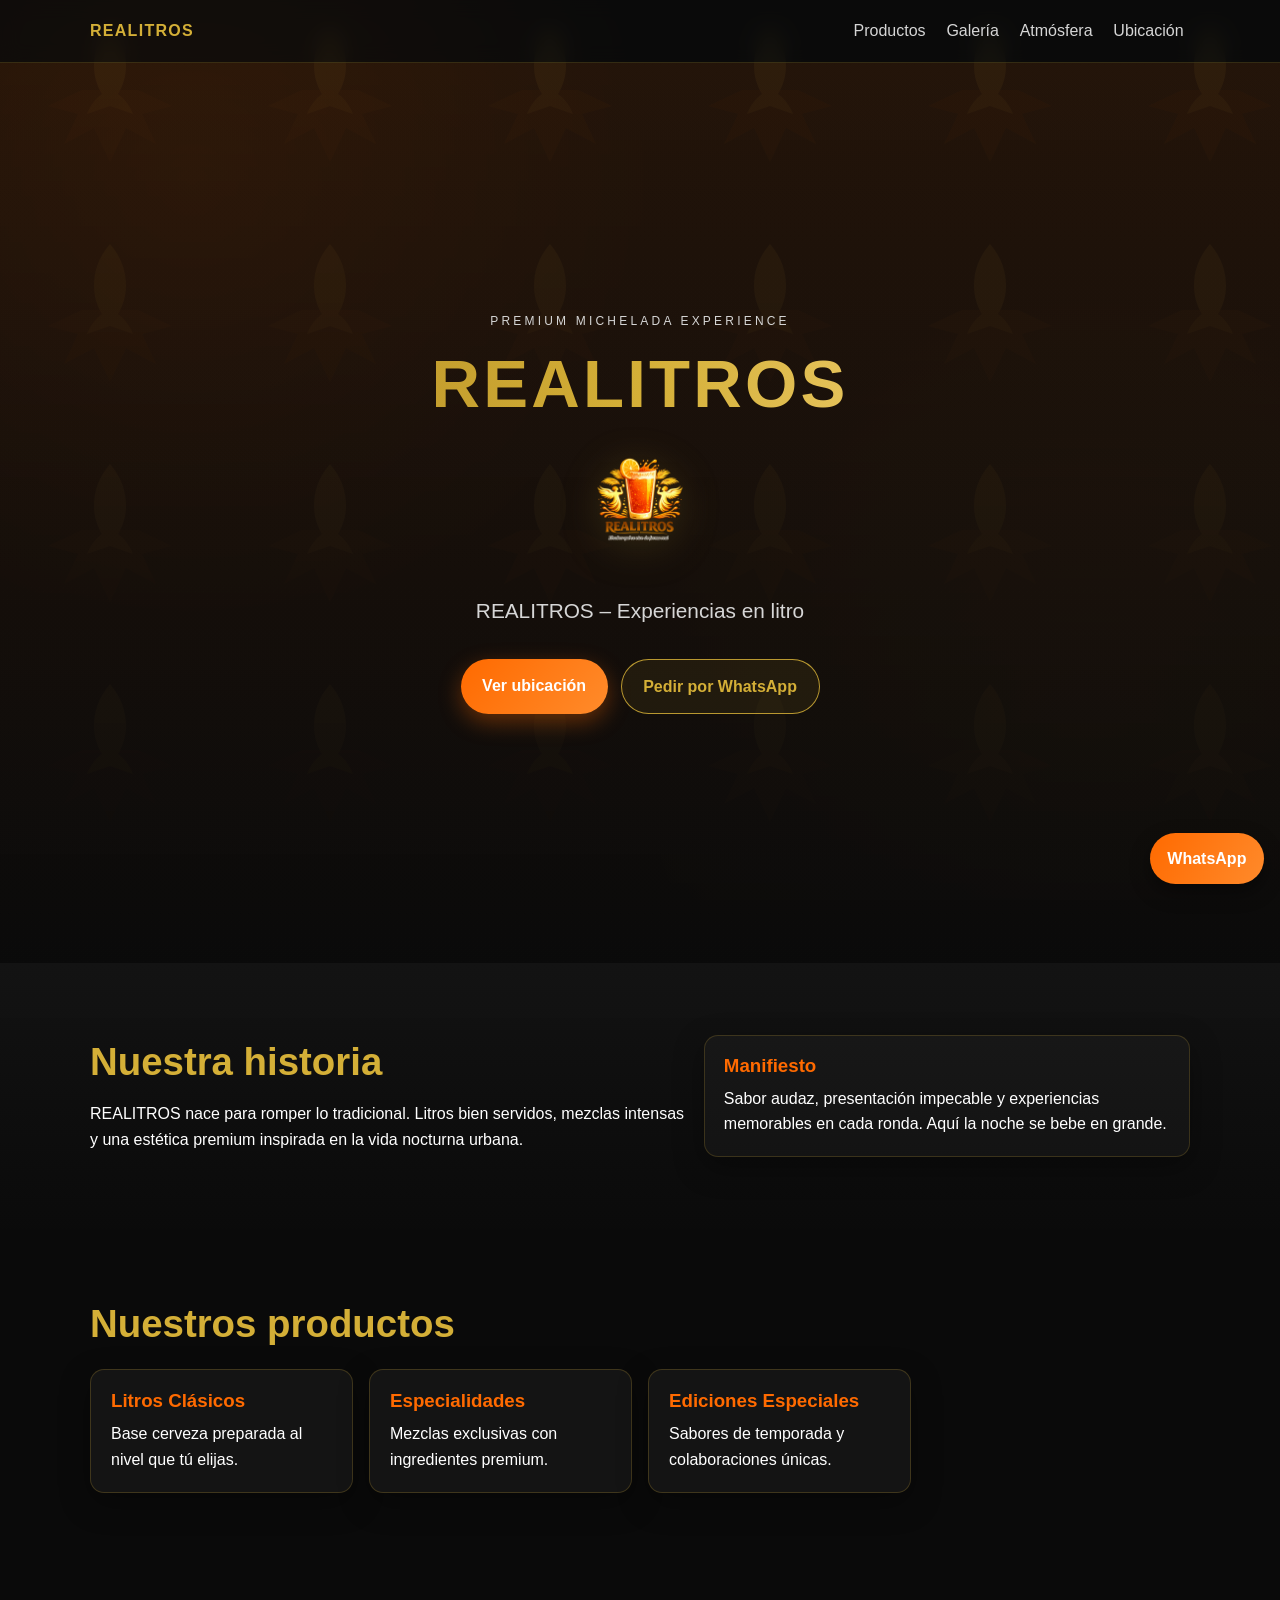
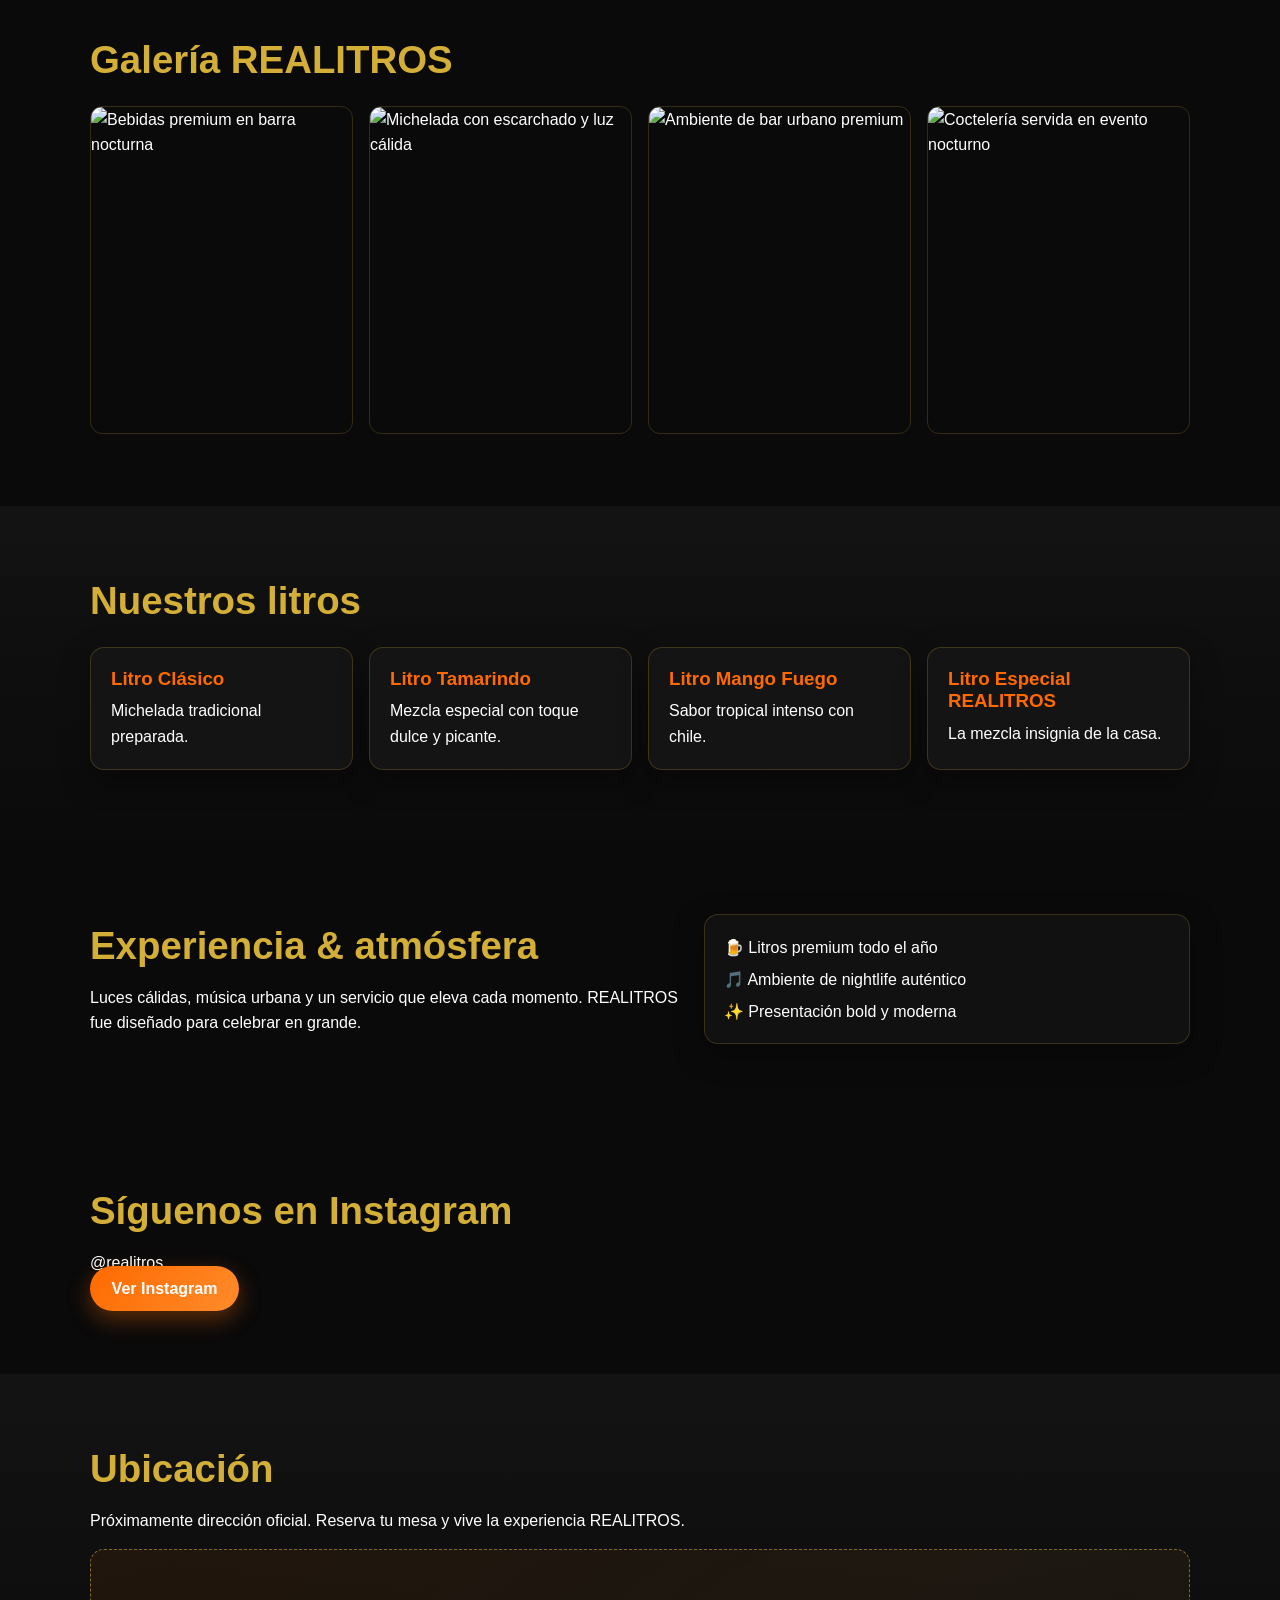
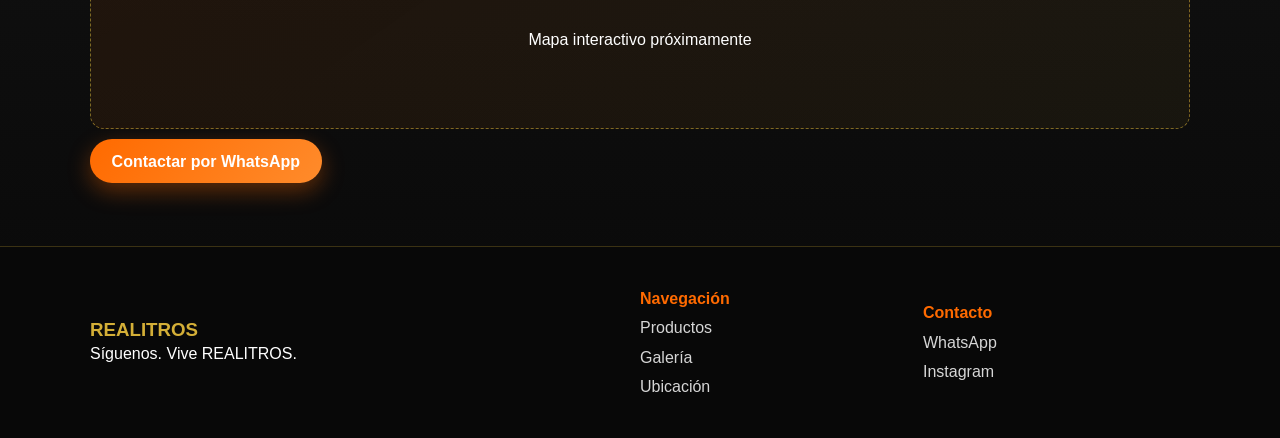
==== commit d0994d0a: "Add PWA support with manifest, service worker, and install UX" ====
--- a/index.html
+++ b/index.html
@@ -4,33 +4,43 @@
   <meta charset="UTF-8" />
   <meta name="viewport" content="width=device-width, initial-scale=1.0" />
   <title>REALITROS | Experiencias en litro</title>
-  <meta
-    name="description"
-    content="REALITROS: premium michelada experience con vibra urbana, litros intensos y noches inolvidables."
-  />
+  <meta name="description" content="REALITROS: premium michelada experience con vibra urbana, litros intensos y noches inolvidables." />
   <meta name="keywords" content="REALITROS,micheladas,premium,bar,nightlife,litros" />
   <meta name="theme-color" content="#0B0B0B" />
   <meta property="og:title" content="REALITROS – Experiencias en litro" />
-  <meta
-    property="og:description"
-    content="Descubre el sabor premium de REALITROS: productos, galería, atmósfera e información de ubicación."
-  />
+  <meta property="og:description" content="Descubre el sabor premium de REALITROS: productos, galería, atmósfera e información de ubicación." />
   <meta property="og:type" content="website" />
   <meta property="og:image" content="logo.png" />
   <meta property="og:locale" content="es_MX" />
+  <link rel="manifest" href="manifest.json" />
+  <link rel="apple-touch-icon" href="logo.png" />
   <link rel="stylesheet" href="style.css" />
 </head>
 <body>
+  <header class="topbar">
+    <div class="container nav-wrap">
+      <a class="brand" href="#inicio">REALITROS</a>
+      <button class="nav-toggle" type="button" aria-expanded="false" aria-controls="site-nav" aria-label="Abrir menú de navegación">☰</button>
+      <nav id="site-nav" class="site-nav" aria-label="Principal">
+        <a href="#productos">Productos</a>
+        <a href="#galeria">Galería</a>
+        <a href="#atmosfera">Atmósfera</a>
+        <a href="#ubicacion">Ubicación</a>
+      </nav>
+    </div>
+  </header>
+
   <header class="hero" id="inicio">
     <div class="hero-overlay"></div>
     <div class="hero-content container">
       <p class="eyebrow">Premium Michelada Experience</p>
       <h1 class="logo">REALITROS</h1>
-      <img src="logo.png" class="hero-logo" alt="Logo de REALITROS" />
+      <img src="logo.png" class="hero-logo" alt="Logo de REALITROS" fetchpriority="high" />
       <p class="tagline">REALITROS – Experiencias en litro</p>
       <div class="buttons">
         <a class="btn primary" href="#ubicacion">Ver ubicación</a>
         <a class="btn outline" href="https://wa.me/525657038871" target="_blank" rel="noopener noreferrer">Pedir por WhatsApp</a>
+        <button id="installBtn" class="btn install-btn" type="button" hidden>Instalar app</button>
       </div>
     </div>
   </header>
@@ -40,18 +50,11 @@
       <div class="container split">
         <div>
           <h2>Nuestra historia</h2>
-          <p>
-            REALITROS nace para romper lo tradicional. Litros bien servidos,
-            mezclas intensas y una estética premium inspirada en la vida nocturna
-            urbana.
-          </p>
+          <p>REALITROS nace para romper lo tradicional. Litros bien servidos, mezclas intensas y una estética premium inspirada en la vida nocturna urbana.</p>
         </div>
         <div class="panel">
           <h3>Manifiesto</h3>
-          <p>
-            Sabor audaz, presentación impecable y experiencias memorables en cada
-            ronda. Aquí la noche se bebe en grande.
-          </p>
+          <p>Sabor audaz, presentación impecable y experiencias memorables en cada ronda. Aquí la noche se bebe en grande.</p>
         </div>
       </div>
     </section>
@@ -60,18 +63,9 @@
       <div class="container">
         <h2>Nuestros productos</h2>
         <div class="grid">
-          <article class="card">
-            <h3>Litros Clásicos</h3>
-            <p>Base cerveza preparada al nivel que tú elijas.</p>
-          </article>
-          <article class="card">
-            <h3>Especialidades</h3>
-            <p>Mezclas exclusivas con ingredientes premium.</p>
-          </article>
-          <article class="card">
-            <h3>Ediciones Especiales</h3>
-            <p>Sabores de temporada y colaboraciones únicas.</p>
-          </article>
+          <article class="card"><h3>Litros Clásicos</h3><p>Base cerveza preparada al nivel que tú elijas.</p></article>
+          <article class="card"><h3>Especialidades</h3><p>Mezclas exclusivas con ingredientes premium.</p></article>
+          <article class="card"><h3>Ediciones Especiales</h3><p>Sabores de temporada y colaboraciones únicas.</p></article>
         </div>
       </div>
     </section>
@@ -92,22 +86,10 @@
       <div class="container">
         <h2>Nuestros litros</h2>
         <div class="menu-grid">
-          <article class="menu-item">
-            <h3>Litro Clásico</h3>
-            <p>Michelada tradicional preparada.</p>
-          </article>
-          <article class="menu-item">
-            <h3>Litro Tamarindo</h3>
-            <p>Mezcla especial con toque dulce y picante.</p>
-          </article>
-          <article class="menu-item">
-            <h3>Litro Mango Fuego</h3>
-            <p>Sabor tropical intenso con chile.</p>
-          </article>
-          <article class="menu-item">
-            <h3>Litro Especial REALITROS</h3>
-            <p>La mezcla insignia de la casa.</p>
-          </article>
+          <article class="menu-item"><h3>Litro Clásico</h3><p>Michelada tradicional preparada.</p></article>
+          <article class="menu-item"><h3>Litro Tamarindo</h3><p>Mezcla especial con toque dulce y picante.</p></article>
+          <article class="menu-item"><h3>Litro Mango Fuego</h3><p>Sabor tropical intenso con chile.</p></article>
+          <article class="menu-item"><h3>Litro Especial REALITROS</h3><p>La mezcla insignia de la casa.</p></article>
         </div>
       </div>
     </section>
@@ -116,10 +98,7 @@
       <div class="container split">
         <div>
           <h2>Experiencia &amp; atmósfera</h2>
-          <p>
-            Luces cálidas, música urbana y un servicio que eleva cada momento.
-            REALITROS fue diseñado para celebrar en grande.
-          </p>
+          <p>Luces cálidas, música urbana y un servicio que eleva cada momento. REALITROS fue diseñado para celebrar en grande.</p>
         </div>
         <div class="panel">
           <ul>
@@ -143,9 +122,7 @@
       <div class="container">
         <h2>Ubicación</h2>
         <p>Próximamente dirección oficial. Reserva tu mesa y vive la experiencia REALITROS.</p>
-        <div class="map-placeholder" role="img" aria-label="Mapa de ubicación próximamente disponible">
-          <span>Mapa interactivo próximamente</span>
-        </div>
+        <div class="map-placeholder" role="img" aria-label="Mapa de ubicación próximamente disponible"><span>Mapa interactivo próximamente</span></div>
         <a class="btn primary" href="https://wa.me/525657038871" target="_blank" rel="noopener noreferrer">Contactar por WhatsApp</a>
       </div>
     </section>
@@ -171,9 +148,7 @@
     </div>
   </footer>
 
-  <a href="https://wa.me/525657038871" class="whatsapp" target="_blank" rel="noopener noreferrer" aria-label="Abrir WhatsApp de REALITROS">
-    WhatsApp
-  </a>
+  <a href="https://wa.me/525657038871" class="whatsapp" target="_blank" rel="noopener noreferrer" aria-label="Abrir WhatsApp de REALITROS">WhatsApp</a>
 
   <script src="script.js" defer></script>
 </body>
--- a/style.css
+++ b/style.css
@@ -347,3 +347,94 @@
     grid-template-columns: 2fr 1fr 1fr;
   }
 }
+
+
+.topbar {
+  position: sticky;
+  top: 0;
+  z-index: 5;
+  backdrop-filter: blur(10px);
+  background: rgba(11, 11, 11, 0.75);
+  border-bottom: 1px solid rgba(212, 175, 55, 0.2);
+}
+
+.nav-wrap {
+  display: flex;
+  align-items: center;
+  justify-content: space-between;
+  min-height: 62px;
+}
+
+.brand {
+  color: var(--gold);
+  text-decoration: none;
+  font-weight: 800;
+  letter-spacing: 0.08rem;
+}
+
+.nav-toggle {
+  background: rgba(255, 106, 0, 0.15);
+  color: var(--white);
+  border: 1px solid rgba(255, 106, 0, 0.45);
+  border-radius: 10px;
+  width: 44px;
+  height: 44px;
+  font-size: 1.2rem;
+}
+
+.site-nav {
+  position: absolute;
+  top: 62px;
+  left: 0;
+  right: 0;
+  padding: 0.8rem 4%;
+  background: rgba(11, 11, 11, 0.96);
+  display: grid;
+  gap: 0.5rem;
+  transform-origin: top;
+  transform: scaleY(0);
+  opacity: 0;
+  pointer-events: none;
+  transition: all 0.25s ease;
+}
+
+.site-nav.is-open {
+  transform: scaleY(1);
+  opacity: 1;
+  pointer-events: auto;
+}
+
+.site-nav a {
+  color: var(--text-muted);
+  text-decoration: none;
+  padding: 0.55rem 0.4rem;
+  border-radius: 8px;
+}
+
+.site-nav a:hover {
+  color: var(--gold);
+  background: rgba(212, 175, 55, 0.08);
+}
+
+.install-btn {
+  background: rgba(212, 175, 55, 0.15);
+  color: var(--gold);
+  border: 1px solid rgba(212, 175, 55, 0.55);
+}
+
+@media (min-width: 900px) {
+  .nav-toggle {
+    display: none;
+  }
+
+  .site-nav {
+    position: static;
+    transform: none;
+    opacity: 1;
+    pointer-events: auto;
+    display: flex;
+    gap: 0.5rem;
+    background: transparent;
+    padding: 0;
+  }
+}
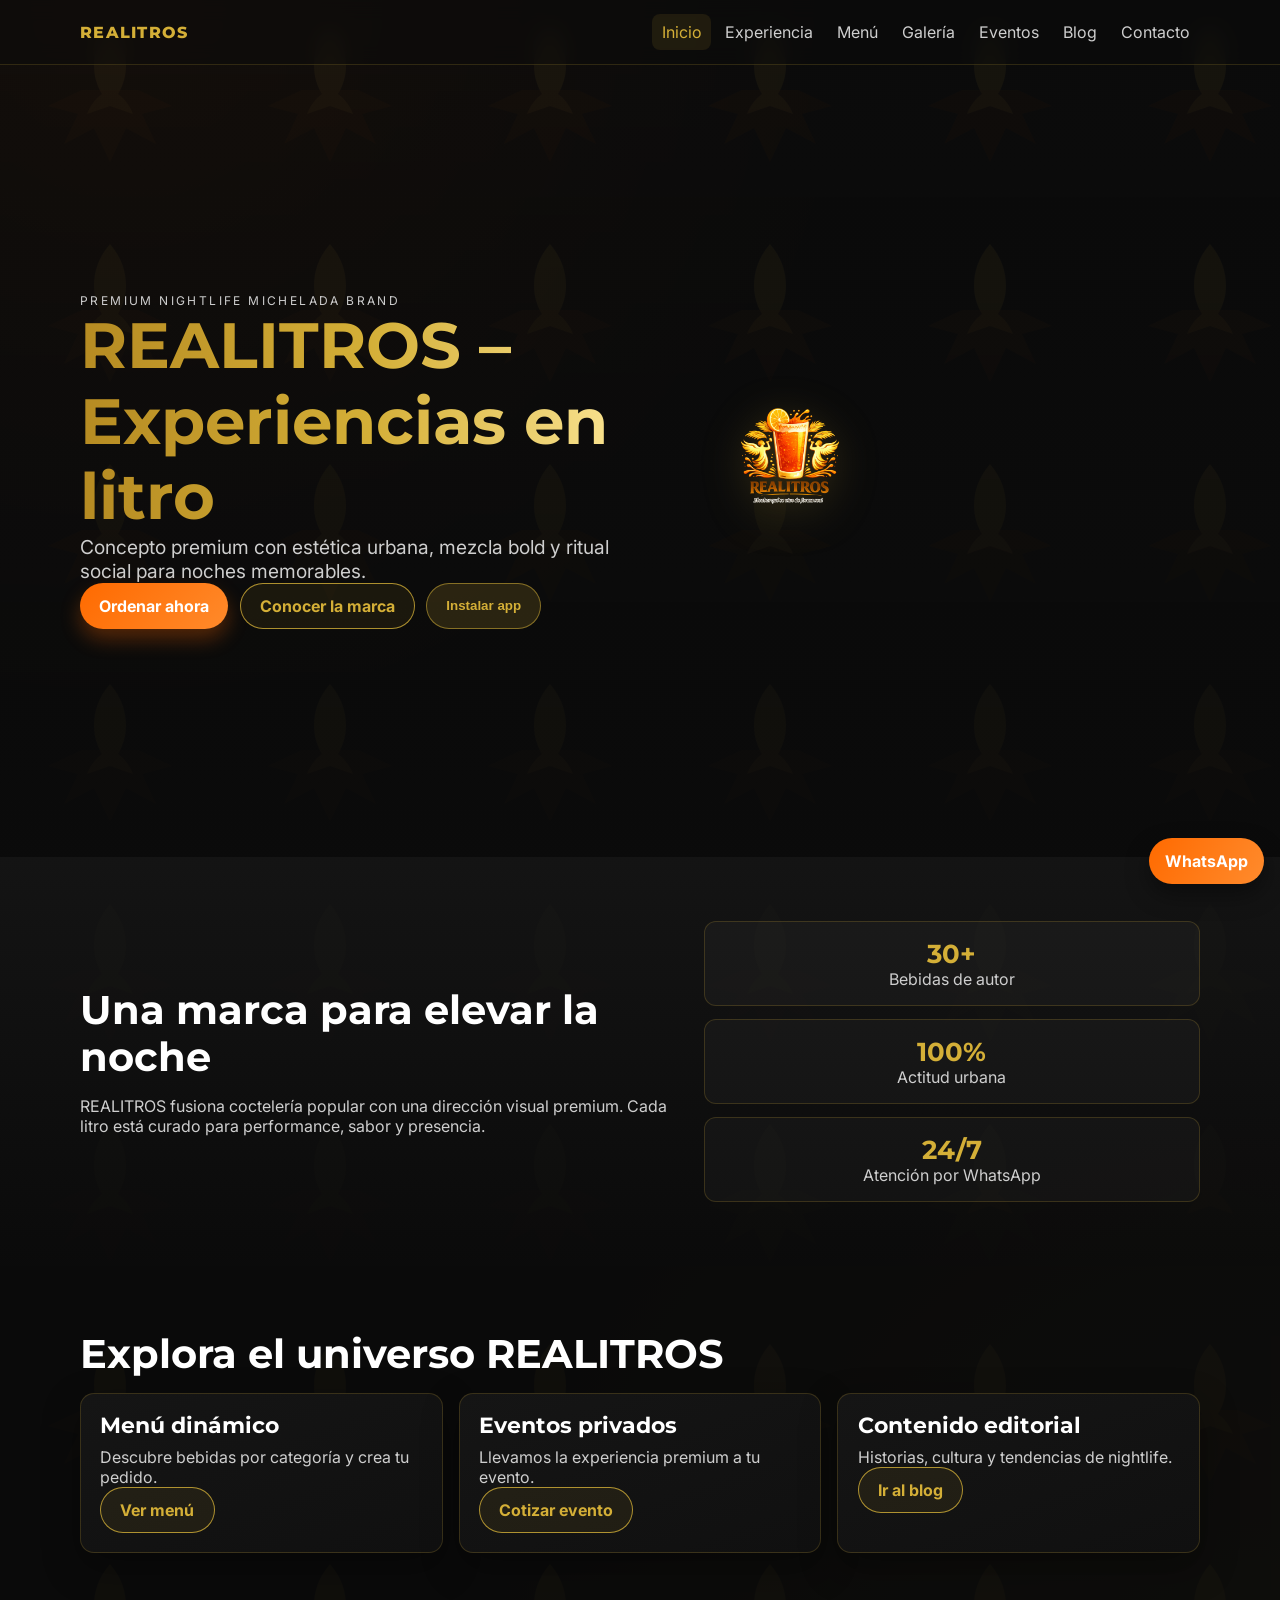
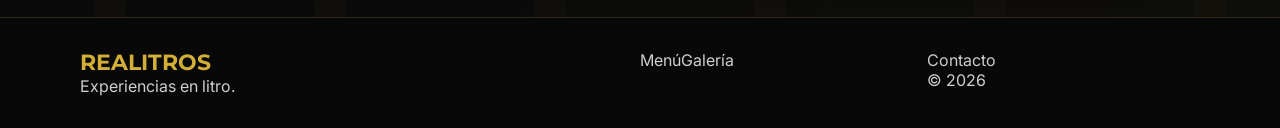
==== commit 1bc8d9d5: "Build multi-page REALITROS site with dynamic menu and ordering" ====
--- a/index.html
+++ b/index.html
@@ -4,152 +4,63 @@
   <meta charset="UTF-8" />
   <meta name="viewport" content="width=device-width, initial-scale=1.0" />
   <title>REALITROS | Experiencias en litro</title>
-  <meta name="description" content="REALITROS: premium michelada experience con vibra urbana, litros intensos y noches inolvidables." />
-  <meta name="keywords" content="REALITROS,micheladas,premium,bar,nightlife,litros" />
+  <meta name="description" content="REALITROS, marca premium de micheladas urbanas: experiencias en litro, menú, eventos y pedidos por WhatsApp." />
+  <meta property="og:title" content="REALITROS – Experiencias en litro" />
+  <meta property="og:description" content="Sitio oficial REALITROS: menú dinámico, galería, eventos, blog y contacto." />
+  <meta property="og:image" content="logo.png" />
+  <meta property="og:type" content="website" />
   <meta name="theme-color" content="#0B0B0B" />
-  <meta property="og:title" content="REALITROS – Experiencias en litro" />
-  <meta property="og:description" content="Descubre el sabor premium de REALITROS: productos, galería, atmósfera e información de ubicación." />
-  <meta property="og:type" content="website" />
-  <meta property="og:image" content="logo.png" />
-  <meta property="og:locale" content="es_MX" />
   <link rel="manifest" href="manifest.json" />
-  <link rel="apple-touch-icon" href="logo.png" />
-  <link rel="stylesheet" href="style.css" />
+  <link rel="stylesheet" href="styles.css" />
 </head>
 <body>
-  <header class="topbar">
-    <div class="container nav-wrap">
-      <a class="brand" href="#inicio">REALITROS</a>
-      <button class="nav-toggle" type="button" aria-expanded="false" aria-controls="site-nav" aria-label="Abrir menú de navegación">☰</button>
-      <nav id="site-nav" class="site-nav" aria-label="Principal">
-        <a href="#productos">Productos</a>
-        <a href="#galeria">Galería</a>
-        <a href="#atmosfera">Atmósfera</a>
-        <a href="#ubicacion">Ubicación</a>
-      </nav>
-    </div>
-  </header>
-
-  <header class="hero" id="inicio">
-    <div class="hero-overlay"></div>
-    <div class="hero-content container">
-      <p class="eyebrow">Premium Michelada Experience</p>
-      <h1 class="logo">REALITROS</h1>
-      <img src="logo.png" class="hero-logo" alt="Logo de REALITROS" fetchpriority="high" />
-      <p class="tagline">REALITROS – Experiencias en litro</p>
-      <div class="buttons">
-        <a class="btn primary" href="#ubicacion">Ver ubicación</a>
-        <a class="btn outline" href="https://wa.me/525657038871" target="_blank" rel="noopener noreferrer">Pedir por WhatsApp</a>
-        <button id="installBtn" class="btn install-btn" type="button" hidden>Instalar app</button>
-      </div>
-    </div>
-  </header>
+  <header class="topbar"><div class="container nav-row"><a class="brand" href="index.html">REALITROS</a><button class="nav-toggle" aria-label="Abrir menú" aria-expanded="false" aria-controls="site-nav">☰</button><nav id="site-nav" class="site-nav"><a class="active" href="index.html">Inicio</a><a href="experiencia.html">Experiencia</a><a href="menu.html">Menú</a><a href="galeria.html">Galería</a><a href="eventos.html">Eventos</a><a href="blog.html">Blog</a><a href="contacto.html">Contacto</a></nav></div></header>
 
   <main>
-    <section class="experiencia reveal" id="historia">
-      <div class="container split">
+    <section class="hero section">
+      <div class="container hero-grid reveal">
         <div>
-          <h2>Nuestra historia</h2>
-          <p>REALITROS nace para romper lo tradicional. Litros bien servidos, mezclas intensas y una estética premium inspirada en la vida nocturna urbana.</p>
+          <p class="eyebrow">Premium nightlife michelada brand</p>
+          <h1 class="gradient-title">REALITROS – Experiencias en litro</h1>
+          <p class="lead">Concepto premium con estética urbana, mezcla bold y ritual social para noches memorables.</p>
+          <div class="actions">
+            <a class="btn btn-primary" href="menu.html">Ordenar ahora</a>
+            <a class="btn btn-outline" href="experiencia.html">Conocer la marca</a>
+            <button class="btn btn-gold js-install" hidden>Instalar app</button>
+          </div>
         </div>
-        <div class="panel">
-          <h3>Manifiesto</h3>
-          <p>Sabor audaz, presentación impecable y experiencias memorables en cada ronda. Aquí la noche se bebe en grande.</p>
+        <div><img class="logo-lockup" src="logo.png" alt="Logo REALITROS" fetchpriority="high" /></div>
+      </div>
+    </section>
+
+    <section class="section section-dark">
+      <div class="container split reveal">
+        <div>
+          <h2>Una marca para elevar la noche</h2>
+          <p>REALITROS fusiona coctelería popular con una dirección visual premium. Cada litro está curado para performance, sabor y presencia.</p>
+        </div>
+        <div class="kpis">
+          <div class="kpi"><strong>30+</strong><p>Bebidas de autor</p></div>
+          <div class="kpi"><strong>100%</strong><p>Actitud urbana</p></div>
+          <div class="kpi"><strong>24/7</strong><p>Atención por WhatsApp</p></div>
         </div>
       </div>
     </section>
 
-    <section class="productos reveal" id="productos">
-      <div class="container">
-        <h2>Nuestros productos</h2>
-        <div class="grid">
-          <article class="card"><h3>Litros Clásicos</h3><p>Base cerveza preparada al nivel que tú elijas.</p></article>
-          <article class="card"><h3>Especialidades</h3><p>Mezclas exclusivas con ingredientes premium.</p></article>
-          <article class="card"><h3>Ediciones Especiales</h3><p>Sabores de temporada y colaboraciones únicas.</p></article>
+    <section class="section section-soft">
+      <div class="container reveal">
+        <h2>Explora el universo REALITROS</h2>
+        <div class="cards-grid">
+          <article class="card"><h3>Menú dinámico</h3><p>Descubre bebidas por categoría y crea tu pedido.</p><a class="btn btn-outline" href="menu.html">Ver menú</a></article>
+          <article class="card"><h3>Eventos privados</h3><p>Llevamos la experiencia premium a tu evento.</p><a class="btn btn-outline" href="eventos.html">Cotizar evento</a></article>
+          <article class="card"><h3>Contenido editorial</h3><p>Historias, cultura y tendencias de nightlife.</p><a class="btn btn-outline" href="blog.html">Ir al blog</a></article>
         </div>
-      </div>
-    </section>
-
-    <section class="galeria reveal" id="galeria">
-      <div class="container">
-        <h2>Galería REALITROS</h2>
-        <div class="galeria-grid">
-          <img src="https://images.unsplash.com/photo-1514362545857-3bc16c4c7d1b?auto=format&fit=crop&w=900&q=80" alt="Bebidas premium en barra nocturna" loading="lazy" />
-          <img src="https://images.unsplash.com/photo-1544145945-f90425340c7e?auto=format&fit=crop&w=900&q=80" alt="Michelada con escarchado y luz cálida" loading="lazy" />
-          <img src="https://images.unsplash.com/photo-1563227812-0ea4c22e6cc8?auto=format&fit=crop&w=900&q=80" alt="Ambiente de bar urbano premium" loading="lazy" />
-          <img src="https://images.unsplash.com/photo-1525268323446-0505b6fe7778?auto=format&fit=crop&w=900&q=80" alt="Coctelería servida en evento nocturno" loading="lazy" />
-        </div>
-      </div>
-    </section>
-
-    <section class="menu reveal" id="menu">
-      <div class="container">
-        <h2>Nuestros litros</h2>
-        <div class="menu-grid">
-          <article class="menu-item"><h3>Litro Clásico</h3><p>Michelada tradicional preparada.</p></article>
-          <article class="menu-item"><h3>Litro Tamarindo</h3><p>Mezcla especial con toque dulce y picante.</p></article>
-          <article class="menu-item"><h3>Litro Mango Fuego</h3><p>Sabor tropical intenso con chile.</p></article>
-          <article class="menu-item"><h3>Litro Especial REALITROS</h3><p>La mezcla insignia de la casa.</p></article>
-        </div>
-      </div>
-    </section>
-
-    <section class="atmosfera reveal" id="atmosfera">
-      <div class="container split">
-        <div>
-          <h2>Experiencia &amp; atmósfera</h2>
-          <p>Luces cálidas, música urbana y un servicio que eleva cada momento. REALITROS fue diseñado para celebrar en grande.</p>
-        </div>
-        <div class="panel">
-          <ul>
-            <li>🍺 Litros premium todo el año</li>
-            <li>🎵 Ambiente de nightlife auténtico</li>
-            <li>✨ Presentación bold y moderna</li>
-          </ul>
-        </div>
-      </div>
-    </section>
-
-    <section class="instagram reveal" id="instagram">
-      <div class="container">
-        <h2>Síguenos en Instagram</h2>
-        <p>@realitros</p>
-        <a class="btn primary" href="https://instagram.com" target="_blank" rel="noopener noreferrer">Ver Instagram</a>
-      </div>
-    </section>
-
-    <section id="ubicacion" class="ubicacion reveal">
-      <div class="container">
-        <h2>Ubicación</h2>
-        <p>Próximamente dirección oficial. Reserva tu mesa y vive la experiencia REALITROS.</p>
-        <div class="map-placeholder" role="img" aria-label="Mapa de ubicación próximamente disponible"><span>Mapa interactivo próximamente</span></div>
-        <a class="btn primary" href="https://wa.me/525657038871" target="_blank" rel="noopener noreferrer">Contactar por WhatsApp</a>
       </div>
     </section>
   </main>
 
-  <footer class="premium-footer">
-    <div class="container footer-grid">
-      <div>
-        <h3>REALITROS</h3>
-        <p>Síguenos. Vive REALITROS.</p>
-      </div>
-      <div>
-        <p class="footer-title">Navegación</p>
-        <a href="#productos">Productos</a>
-        <a href="#galeria">Galería</a>
-        <a href="#ubicacion">Ubicación</a>
-      </div>
-      <div>
-        <p class="footer-title">Contacto</p>
-        <a href="https://wa.me/525657038871" target="_blank" rel="noopener noreferrer">WhatsApp</a>
-        <a href="#instagram">Instagram</a>
-      </div>
-    </div>
-  </footer>
-
-  <a href="https://wa.me/525657038871" class="whatsapp" target="_blank" rel="noopener noreferrer" aria-label="Abrir WhatsApp de REALITROS">WhatsApp</a>
-
+  <footer class="footer"><div class="container footer-grid"><div><h3>REALITROS</h3><p>Experiencias en litro.</p></div><div><a href="menu.html">Menú</a><a href="galeria.html">Galería</a></div><div><a href="contacto.html">Contacto</a><p>© <span data-year></span></p></div></div></footer>
+  <a class="whatsapp-float" href="https://wa.me/525657038871" target="_blank" rel="noopener">WhatsApp</a>
   <script src="script.js" defer></script>
 </body>
 </html>
--- a/styles.css
+++ b/styles.css
@@ -0,0 +1,193 @@
+@import url('https://fonts.googleapis.com/css2?family=Inter:wght@400;500;600;700&family=Montserrat:wght@500;700;800&display=swap');
+
+:root {
+  --gold: #d4af37;
+  --gold-bright: #ffd700;
+  --orange: #ff6a00;
+  --black: #0b0b0b;
+  --panel: #151515;
+  --panel-2: #1d1d1d;
+  --text: #ffffff;
+  --muted: #cecece;
+  --radius: 14px;
+  --shadow: 0 14px 36px rgba(0, 0, 0, 0.35);
+}
+
+* { box-sizing: border-box; margin: 0; padding: 0; }
+html { scroll-behavior: smooth; }
+body {
+  font-family: 'Inter', system-ui, sans-serif;
+  color: var(--text);
+  background:
+    radial-gradient(circle at 10% 0%, rgba(255, 106, 0, 0.12), transparent 35%),
+    radial-gradient(circle at 100% 100%, rgba(212, 175, 55, 0.12), transparent 40%),
+    url('angel-pattern.svg'),
+    var(--black);
+  background-size: auto, auto, 220px, auto;
+  min-height: 100vh;
+}
+
+body::before {
+  content: '';
+  position: fixed;
+  inset: 0;
+  pointer-events: none;
+  background: url('https://grainy-gradients.vercel.app/noise.svg');
+  opacity: 0.07;
+  z-index: 0;
+}
+
+main, header, footer, .whatsapp-float, .lightbox { position: relative; z-index: 1; }
+a { color: inherit; }
+img { max-width: 100%; display: block; }
+
+.container { width: min(1120px, 92%); margin: 0 auto; }
+.section { padding: 4rem 0; }
+
+h1, h2, h3, h4 { font-family: 'Montserrat', sans-serif; line-height: 1.18; }
+h1 { font-size: clamp(2rem, 6vw, 4rem); }
+h2 { font-size: clamp(1.7rem, 4vw, 2.5rem); margin-bottom: 1rem; }
+h3 { font-size: clamp(1.1rem, 2.8vw, 1.35rem); }
+p { color: var(--muted); }
+.lead { font-size: clamp(1rem, 2.4vw, 1.2rem); }
+
+.topbar {
+  position: sticky;
+  top: 0;
+  z-index: 20;
+  background: rgba(11, 11, 11, 0.84);
+  border-bottom: 1px solid rgba(212, 175, 55, 0.18);
+  backdrop-filter: blur(10px);
+}
+.nav-row { min-height: 64px; display: flex; justify-content: space-between; align-items: center; gap: 1rem; }
+.brand { text-decoration: none; font-family: 'Montserrat', sans-serif; font-weight: 800; letter-spacing: .08em; color: var(--gold); }
+.nav-toggle {
+  width: 44px; height: 44px; border-radius: 10px; border: 1px solid rgba(255, 106, 0, .4);
+  background: rgba(255, 106, 0, .13); color: var(--text); font-size: 1.2rem;
+}
+.site-nav {
+  position: absolute; left: 0; right: 0; top: 64px; background: rgba(11, 11, 11, .97);
+  display: grid; gap: .3rem; padding: .8rem 4%; transform: scaleY(0); transform-origin: top;
+  opacity: 0; pointer-events: none; transition: .25s ease;
+}
+.site-nav.open { transform: scaleY(1); opacity: 1; pointer-events: auto; }
+.site-nav a { text-decoration: none; color: var(--muted); padding: .5rem .6rem; border-radius: 8px; }
+.site-nav a:hover, .site-nav a.active { color: var(--gold); background: rgba(212, 175, 55, .1); }
+
+.hero {
+  min-height: 88vh;
+  display: grid;
+  align-items: center;
+  background: linear-gradient(rgba(11,11,11,.7), rgba(11,11,11,.88)), url('https://images.unsplash.com/photo-1514933651103-005eec06c04b?auto=format&fit=crop&w=1800&q=80') center/cover;
+}
+.hero-grid { display: grid; gap: 1.4rem; }
+.logo-lockup { width: clamp(120px, 26vw, 220px); filter: drop-shadow(0 10px 22px rgba(212, 175, 55, .25)); }
+.eyebrow { text-transform: uppercase; letter-spacing: .2em; color: var(--muted); font-size: .75rem; }
+.gradient-title { background: linear-gradient(90deg, #b68b22, var(--gold), #ffea9d); -webkit-background-clip: text; color: transparent; }
+.actions { display: flex; gap: .7rem; flex-wrap: wrap; }
+
+.btn {
+  border: none; cursor: pointer; text-decoration: none; display: inline-flex; justify-content: center; align-items: center;
+  min-height: 46px; padding: .75rem 1.2rem; border-radius: 999px; font-weight: 700; transition: .25s ease;
+}
+.btn:active { transform: translateY(1px); }
+.btn-primary { background: linear-gradient(135deg, var(--orange), #ff8a2b); color: #fff; box-shadow: 0 10px 20px rgba(255,106,0,.3); }
+.btn-primary:hover { transform: translateY(-3px); }
+.btn-outline { border: 1px solid rgba(212,175,55,.8); color: var(--gold); background: rgba(212,175,55,.08); }
+.btn-outline:hover { background: var(--gold); color: #111; }
+.btn-gold { background: rgba(212,175,55,.16); border: 1px solid rgba(212,175,55,.55); color: var(--gold); }
+
+.grid-3, .grid-4, .cards-grid, .gallery-grid, .blog-grid, .events-grid {
+  display: grid; gap: 1rem;
+}
+.card {
+  background: linear-gradient(160deg, var(--panel), #101010);
+  border: 1px solid rgba(212,175,55,.2);
+  border-radius: var(--radius);
+  padding: 1.2rem;
+  box-shadow: var(--shadow);
+  transition: .28s ease;
+}
+.card:hover { transform: translateY(-6px); border-color: var(--gold); }
+.card p { margin-top: .55rem; }
+.price { color: var(--gold-bright); font-weight: 700; }
+
+.split { display: grid; gap: 1.1rem; }
+.kpis { display: grid; gap: .8rem; }
+.kpi { background: rgba(255,255,255,.03); border: 1px solid rgba(212,175,55,.2); border-radius: 12px; padding: 1rem; text-align: center; }
+.kpi strong { font-family: 'Montserrat', sans-serif; color: var(--gold); font-size: 1.6rem; }
+
+.section-dark { background: linear-gradient(180deg, rgba(21,21,21,.95), rgba(11,11,11,.95)); }
+.section-soft { background: rgba(11,11,11,.85); }
+
+.filters { display: flex; flex-wrap: wrap; gap: .6rem; margin: .8rem 0 1.1rem; }
+.search {
+  width: 100%; max-width: 420px; background: #111; border: 1px solid rgba(212,175,55,.28); color: #fff;
+  border-radius: 999px; padding: .8rem 1rem;
+}
+.menu-layout { display: grid; gap: 1rem; }
+.cart {
+  background: #121212; border: 1px solid rgba(255,106,0,.28); border-radius: var(--radius); padding: 1rem; position: sticky; top: 84px;
+}
+.cart-item { display: grid; grid-template-columns: 1fr auto; gap: .5rem; padding: .5rem 0; border-bottom: 1px dashed rgba(255,255,255,.14); }
+.qty-controls { display: inline-flex; align-items: center; gap: .4rem; }
+.qty-controls button { width: 28px; height: 28px; border-radius: 6px; border: 1px solid rgba(212,175,55,.4); background: #1a1a1a; color: #fff; }
+
+.gallery-grid img { width: 100%; aspect-ratio: 4/5; object-fit: cover; border-radius: 12px; border: 1px solid rgba(212,175,55,.22); cursor: zoom-in; transition: .32s ease; }
+.gallery-grid img:hover { transform: scale(1.03); }
+.lightbox {
+  position: fixed; inset: 0; background: rgba(0,0,0,.88); display: none; place-items: center; padding: 1rem; z-index: 50;
+}
+.lightbox.open { display: grid; }
+.lightbox img { max-height: 86vh; border-radius: 14px; }
+
+.map-placeholder {
+  min-height: 220px;
+  border: 1px dashed rgba(212,175,55,.5);
+  border-radius: 12px;
+  display: grid;
+  place-items: center;
+  background: linear-gradient(145deg, rgba(255,106,0,.1), rgba(212,175,55,.07));
+  margin-top: .9rem;
+}
+
+.footer {
+  border-top: 1px solid rgba(212,175,55,.2);
+  background: #080808;
+  padding: 2rem 0;
+}
+.footer-grid { display: grid; gap: .9rem; }
+.footer h3 { color: var(--gold); }
+.footer a { text-decoration: none; color: var(--muted); }
+.footer a:hover { color: var(--gold); }
+
+.whatsapp-float {
+  position: fixed; right: 1rem; bottom: 1rem; z-index: 25;
+  background: linear-gradient(120deg, var(--orange), #ff8b2d);
+  color: #fff; text-decoration: none; border-radius: 999px;
+  padding: .8rem 1rem; font-weight: 700; box-shadow: 0 10px 24px rgba(0,0,0,.4);
+}
+
+.reveal { opacity: 0; transform: translateY(16px); transition: .55s ease; }
+.reveal.visible { opacity: 1; transform: translateY(0); }
+
+@media (min-width: 760px) {
+  .grid-3 { grid-template-columns: repeat(3, minmax(0,1fr)); }
+  .grid-4 { grid-template-columns: repeat(2, minmax(0,1fr)); }
+  .split { grid-template-columns: 1.1fr .9fr; align-items: center; }
+  .cards-grid { grid-template-columns: repeat(3, minmax(0,1fr)); }
+  .gallery-grid { grid-template-columns: repeat(2, minmax(0,1fr)); }
+  .events-grid, .blog-grid { grid-template-columns: repeat(2, minmax(0,1fr)); }
+  .footer-grid { grid-template-columns: 2fr 1fr 1fr; }
+}
+
+@media (min-width: 980px) {
+  .nav-toggle { display: none; }
+  .site-nav {
+    position: static; transform: none; opacity: 1; pointer-events: auto; padding: 0; background: transparent; display: flex;
+  }
+  .hero-grid { grid-template-columns: 1fr .9fr; align-items: center; }
+  .grid-4 { grid-template-columns: repeat(4, minmax(0,1fr)); }
+  .gallery-grid { grid-template-columns: repeat(4, minmax(0,1fr)); }
+  .menu-layout { grid-template-columns: 2fr 1fr; }
+}
